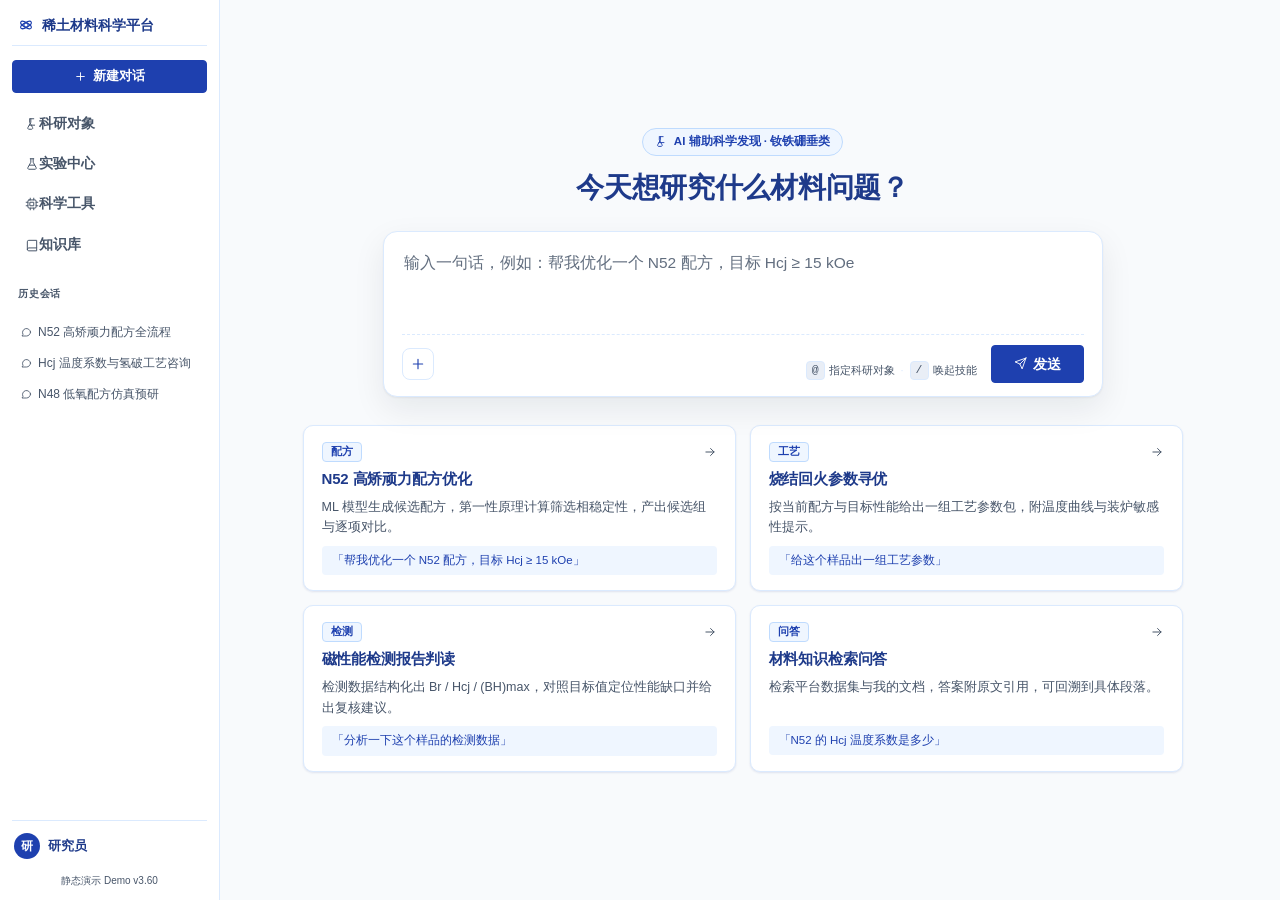
==== batch.html @ c9c25477 "first commit: 稀土材料科学平台静态 Demo v3.60" ====
<!DOCTYPE html>
<html lang="zh-CN">
<head>
  <meta charset="utf-8">
  <meta name="viewport" content="width=1280">
  <meta name="color-scheme" content="light">
  <title>已升级为对话主页（兼容跳转） · 稀土材料科学平台（静态演示 Demo v3.60）</title>
  <link rel="stylesheet" href="assets/style.css?v=3.60">
</head>
<body>
  <!-- v3.0（D-38）：v1.x–v2.0 的独立功能页（任务台 / 批次 360 / 建议单 / 治理 / 假设验证）
       全部收编进「整页对话 + 科研对象」两视图。本页仅作兼容重定向壳：
       透传 q / sample_id / focus / c 到 index.html，旧书签 / 旧外链不断。
       纯内联脚本、无 fetch、无外部依赖；noscript 兜底。 -->
  <div style="max-width:720px;margin:60px auto;padding:0 24px;font-family:-apple-system,'Segoe UI','PingFang SC','Microsoft YaHei',sans-serif;color:#1E3A8A">
    <h1 style="font-size:20px">该页面已收编进「对话主页」</h1>
    <p style="font-size:14px;color:#475569">v3.0 起平台只有两个视图：整页对话（主入口）与科研对象。正在为你跳转…若浏览器未自动跳转，请点击下方链接。</p>
    <p><a id="fallback-link" href="index.html" style="color:#1E40AF">进入对话主页 →</a></p>
  </div>
  <noscript>
    <div style="max-width:720px;margin:12px auto;padding:0 24px;font-family:sans-serif;font-size:13px;color:#B91C1C">
      未启用 JavaScript，无法自动映射旧参数，请直接打开 <a href="index.html">index.html</a>。
    </div>
  </noscript>
  <script>
  (function () {
    'use strict';
    function getParam(k) {
      try {
        var v = new URLSearchParams(window.location.search).get(k);
        return (v === null || v === '') ? '' : v;
      } catch (e) { return ''; }
    }
    var parts = [];
    ['q', 'sample_id', 'focus', 'c'].forEach(function (k) {
      var v = getParam(k);
      if (v) { parts.push(encodeURIComponent(k) + '=' + encodeURIComponent(v)); }
    });
    /* 旧参数中的样品相关提问统一进 ?q= 会话流；其余参数一律丢弃（v3.0 无对应视图） */
    var target = 'index.html' + (parts.length ? '?' + parts.join('&') : '');
    var a = document.getElementById('fallback-link');
    if (a) { a.setAttribute('href', target); }
    window.location.replace(target);
  })();
  </script>
</body>
</html>
---- assets/style.css ----
/* =============================================================================
 * 稀土材料科学平台 · 静态 Demo · 全站样式
 * 视觉基线：产品经理《信息架构与交互梳理 v1.1》第 6 章原文，逐字执行。
 * 浅色 / 工业 B 端工作台 / 信息密度优先 / 无渐变 / 无拟物 / 无营销风。
 * 禁止外部字体 / CDN / 第三方 UI 框架；图标为内联 SVG 或纯 CSS。
 * ========================================================================== */

:root {
  /* 配色 token（第 6.3 节原文，取值未改动） */
  --primary: #1E40AF;
  --on-primary: #FFFFFF;
  --secondary: #3B82F6;
  --accent: #D97706;
  --background: #F8FAFC;
  --foreground: #1E3A8A;
  --card: #FFFFFF;
  --muted: #E9EEF6;
  --muted-fg: #475569;
  --border: #DBEAFE;
  --destructive: #DC2626;

  /* 语义色 */
  --risk: #B91C1C;          /* 风险 / 异常红 */
  --risk-bg: #FEF2F2;
  --risk-bd: #FECACA;
  --amber: #92400E;         /* 待审琥珀 */
  --amber-bg: #FFFBEB;
  --amber-bd: #FDE68A;
  --pass: #0F766E;          /* 通过 / 正常蓝绿 */
  --pass-bg: #F0FDFA;
  --pass-bd: #99F6E4;
  --run: #16A34A;           /* 运行中亮绿（黄总：比深蓝直观——进行中工序/执行中阶段统一用） */
  --run-bg: #F0FDF4;
  --run-bd: #BBF7D0;
  --info: #1E40AF;
  --info-bg: #EFF6FF;
  --info-bd: #BFDBFE;
  --disabled: #64748B;      /* 禁用灰 */
  --disabled-bg: #F1F5F9;
  --disabled-bd: #CBD5E1;

  --radius: 6px;
  --radius-sm: 4px;
  --shadow: 0 1px 2px rgba(30, 58, 138, .07), 0 1px 3px rgba(30, 58, 138, .05);
  --shadow-pop: 0 8px 28px rgba(30, 58, 138, .16);
  --mono: ui-monospace, "SFMono-Regular", Consolas, "Liberation Mono", monospace;
  --sans: -apple-system, BlinkMacSystemFont, "Segoe UI", "PingFang SC", "Microsoft YaHei", sans-serif;
}

* { box-sizing: border-box; }

html, body { margin: 0; padding: 0; }
/* 滚动条槽位常驻（D-47）：tab 切换 / 内容高度变化时内容区宽度不抖动 */
html { scrollbar-gutter: stable; }

body {
  background: var(--background);
  color: var(--foreground);
  font-family: var(--sans);
  font-size: 16px;
  line-height: 1.5;
  min-width: 1240px;             /* 1280 视口含纵向滚动条仍不出横向滚动条 */
  -webkit-font-smoothing: antialiased;
}

h1, h2, h3, h4 { margin: 0; letter-spacing: -0.02em; line-height: 1.25; font-weight: 700; }
h1 { font-size: 22px; }
h2 { font-size: 17px; }
h3 { font-size: 15px; }
p { margin: 0 0 8px; }
a { color: var(--primary); text-decoration: none; }
a:hover { text-decoration: underline; }
ul, ol { margin: 0; padding-left: 18px; }
code, .mono, .num, .value, .kv-v, td.num, th.num { font-family: var(--mono); font-variant-numeric: tabular-nums; }

/* ---------- 焦点环 / 键盘可达 ---------- */
:where(a, button, select, input, textarea, [tabindex]):focus-visible {
  outline: 3px solid var(--secondary);
  outline-offset: 2px;
  border-radius: 3px;
}
button, a, select, [data-action] { cursor: pointer; }
button:disabled, .is-disabled { cursor: not-allowed !important; }

/* ---------- 布局容器 ---------- */
/* width:100% 钉死横向（D-50）：#page-root 是 flex 纵列，item 上 margin:auto 会让宽度回退 fit-content，
   导致切 tab / 搜索过滤时页面宽度随内容抖动；显式 100% 后宽度只由父容器与 max-width 决定 */
.wrap { width: 100%; max-width: 1200px; margin: 0 auto; padding: 0 24px 48px; }
.page-head { display: flex; align-items: flex-start; justify-content: space-between; gap: 16px; margin: 20px 0 14px; }
.page-head .sub { font-size: 13px; color: var(--muted-fg); margin-top: 4px; }

/* ---------- 全局布局：左侧边导航（220px）+ 内容区（无顶栏） ---------- */
.app-shell {
  display: grid;
  grid-template-columns: 220px minmax(0, 1fr);
  grid-template-rows: minmax(0, 1fr);
  grid-template-areas: "side main";
  min-height: 100vh;
  min-width: 1240px;
}
#app-chrome { display: contents; }

/* 侧边导航：浅色、右侧 1px 边框与内容区分隔；内容区滚动时固定（sticky） */
.sidebar {
  grid-area: side;
  position: sticky; top: 0; align-self: start;
  height: 100vh; overflow-y: auto;
  display: flex; flex-direction: column; gap: 12px;
  padding: 14px 12px 12px;
  background: var(--card);
  border-right: 1px solid var(--border);
  z-index: 30;
}
.sb-brand {
  display: flex; align-items: center; gap: 8px;
  font-weight: 700; font-size: 14px; line-height: 1.35; color: var(--foreground);
  padding: 2px 6px 10px; border-bottom: 1px solid var(--border);
}
.sb-brand svg { color: var(--primary); flex: none; }
.sb-nav { display: flex; flex-direction: column; gap: 2px; }
.sb-nav a {
  display: flex; align-items: center;
  padding: 9px 10px; border-radius: var(--radius-sm);
  font-size: 13.5px; font-weight: 600; color: var(--muted-fg);
  border-left: 3px solid transparent; white-space: nowrap;
  transition: background-color .2s ease, color .2s ease, border-color .2s ease, transform .1s ease;
}
.sb-nav a:hover { background: var(--muted); color: var(--foreground); text-decoration: none; }
.sb-nav a.active { background: var(--info-bg); color: var(--primary); border-left-color: var(--primary); }
.sb-nav a:active { transform: scale(.97); }
.sb-nav button {
  display: flex; align-items: center; gap: 8px; width: 100%;
  background: none; border: 0; border-left: 3px solid transparent;
  padding: 9px 10px; border-radius: var(--radius-sm);
  font-size: 13.5px; font-weight: 600; color: var(--muted-fg); cursor: pointer; text-align: left;
  font-family: var(--sans); white-space: nowrap;
}
.sb-nav button:hover { background: var(--muted); color: var(--foreground); }
.sb-foot { border-top: 1px solid var(--border); padding-top: 10px; display: flex; flex-direction: column; gap: 8px; }
.sb-shadow {
  font-size: 11px; font-weight: 700; color: var(--amber);
  background: var(--amber-bg); border: 1px solid var(--amber-bd);
  border-radius: var(--radius-sm); padding: 4px 8px; text-align: center; white-space: nowrap;
}

select.sel {
  font-family: var(--sans); font-size: 12px; color: var(--foreground);
  background: var(--card); border: 1px solid var(--border); border-radius: var(--radius-sm);
  padding: 5px 8px; min-height: 30px;
}
.stage-badge {
  font-size: 12px; font-weight: 700; padding: 5px 9px; border-radius: var(--radius-sm);
  background: var(--info-bg); color: var(--info); border: 1px solid var(--info-bd); white-space: nowrap;
}
.stage-badge.is-s0 { background: var(--disabled-bg); color: var(--disabled); border-color: var(--disabled-bd); }

/* ---------- 卡片 ---------- */
.card { background: var(--card); border: 1px solid var(--border); border-radius: var(--radius); box-shadow: var(--shadow); }
.card-h { display: flex; align-items: center; justify-content: space-between; gap: 10px; padding: 10px 14px; border-bottom: 1px solid var(--border); }
.card-h h2, .card-h h3 { display: flex; align-items: center; gap: 8px; }
.card-h .card-idx { font-family: var(--mono); font-size: 11px; color: var(--on-primary); background: var(--primary); border-radius: 3px; padding: 1px 5px; }
.card-b { padding: 12px 14px; }
.card-b.tight { padding: 8px 14px; }
.card-foot { padding: 8px 14px; border-top: 1px solid var(--border); background: #FCFDFF; border-radius: 0 0 var(--radius) var(--radius); }
.grid { display: grid; gap: 14px; }
.grid.cols-2 { grid-template-columns: repeat(2, minmax(0, 1fr)); }
.grid.cols-3 { grid-template-columns: repeat(3, minmax(0, 1fr)); }
.grid.cols-4 { grid-template-columns: repeat(4, minmax(0, 1fr)); }

/* ---------- 按钮 ---------- */
.btn {
  display: inline-flex; align-items: center; justify-content: center; gap: 6px;
  font-family: var(--sans); font-size: 13px; font-weight: 600;
  padding: 7px 13px; border-radius: var(--radius-sm);
  background: var(--primary); color: var(--on-primary); border: 1px solid var(--primary);
  transition: background-color .2s ease, border-color .2s ease, transform .1s ease, box-shadow .2s ease;
  white-space: nowrap; line-height: 1.3;
}
.btn:hover { background: #1B399E; border-color: #1B399E; text-decoration: none; }
.btn:active { transform: scale(.97); }
.btn.btn-ghost { background: var(--card); color: var(--primary); border-color: var(--border); }
.btn.btn-ghost:hover { background: var(--info-bg); }
.btn.btn-danger { background: var(--destructive); border-color: var(--destructive); color: #fff; }
.btn.btn-danger:hover { background: #B91C1C; border-color: #B91C1C; }
.btn.btn-accent { background: var(--accent); border-color: var(--accent); color: #fff; }
.btn.btn-accent:hover { background: #B45309; border-color: #B45309; }
.btn.btn-sm { font-size: 12px; padding: 4px 9px; }
.btn.btn-block { width: 100%; }
.btn:disabled, .btn.is-disabled {
  background: var(--disabled-bg); color: var(--disabled); border-color: var(--disabled-bd);
  box-shadow: none; transform: none; opacity: 1;
}
.linklike { background: none; border: none; padding: 0; color: var(--primary); font: inherit; font-size: 12px; font-weight: 600; }
.linklike:hover { text-decoration: underline; }
.linklike:active { transform: scale(.97); }

/* ---------- 标签（文字 + 颜色双标识，去色仍可辨认） ---------- */
.tag {
  display: inline-flex; align-items: center; gap: 5px;
  font-size: 11px; font-weight: 700; padding: 2px 8px; border-radius: 3px;
  border: 1px solid transparent; white-space: nowrap; line-height: 1.5;
}
.tag::before { content: ""; width: 6px; height: 6px; border-radius: 50%; background: currentColor; flex: none; }
.tag.t-risk { color: var(--risk); background: var(--risk-bg); border-color: var(--risk-bd); }
.tag.t-amber { color: var(--amber); background: var(--amber-bg); border-color: var(--amber-bd); }
.tag.t-pass { color: var(--pass); background: var(--pass-bg); border-color: var(--pass-bd); }
.tag.t-run { color: var(--run); background: var(--run-bg); border-color: var(--run-bd); }
.tag.t-info { color: var(--info); background: var(--info-bg); border-color: var(--info-bd); }
.tag.t-muted { color: var(--disabled); background: var(--disabled-bg); border-color: var(--disabled-bd); }
.tag.t-lg { font-size: 13px; padding: 5px 12px; }

/* ---------- 注脚：示例数据统一声明 ---------- */
.example-note, .data-note {
  font-size: 11px; line-height: 1.45; color: var(--muted-fg);
  margin-top: 8px; padding-left: 10px; border-left: 2px solid var(--border);
}
.example-note.inline { display: inline-block; margin-top: 0; padding: 1px 6px; border: 1px solid var(--border); border-left: 2px solid var(--accent); border-radius: 2px; background: #FFFDF7; }
.site-foot-note { margin: 22px 0 0; padding: 10px 14px; font-size: 11px; color: var(--muted-fg); background: var(--card); border: 1px dashed var(--border); border-radius: var(--radius); }
.red-note { color: var(--risk); font-weight: 700; font-size: 12px; }

/* ---------- 键值 / 列表 ---------- */
.kv { display: grid; grid-template-columns: auto 1fr; gap: 4px 12px; font-size: 13px; }
.kv dt { color: var(--muted-fg); white-space: nowrap; }
.kv dd { margin: 0; color: var(--foreground); }
.kv .kv-v { font-weight: 600; }
.rowlist { list-style: none; margin: 0; padding: 0; }
.rowlist li { padding: 7px 0; border-bottom: 1px dashed var(--border); font-size: 13px; }
.rowlist li:last-child { border-bottom: none; }
.rowlist .li-top { display: flex; align-items: center; justify-content: space-between; gap: 8px; }
.rowlist .li-sub { font-size: 11px; color: var(--muted-fg); margin-top: 2px; }
a.rowlink { display: block; color: inherit; text-decoration: none; border-radius: var(--radius-sm); transition: background-color .2s ease, transform .1s ease; }
a.rowlink:hover { background: var(--info-bg); text-decoration: none; }
a.rowlink:active { transform: scale(.97); }

/* ---------- 表格 ---------- */
.tbl { width: 100%; border-collapse: collapse; font-size: 12.5px; }
.tbl th, .tbl td { padding: 7px 9px; text-align: left; border-bottom: 1px solid var(--border); vertical-align: top; }
.tbl th { background: var(--muted); color: var(--muted-fg); font-weight: 700; font-size: 11.5px; white-space: nowrap; }
.tbl td.num, .tbl th.num { text-align: right; }
.tbl tr:last-child td { border-bottom: none; }
.tbl tr.hl td { background: #FFFBEB; }
.tbl .cell-note { font-size: 11px; color: var(--muted-fg); }

/* ---------- Tab ---------- */
.tabbar { display: flex; align-items: center; gap: 4px; border-bottom: 1px solid var(--border); margin-bottom: 14px; }
.tabbar .tab {
  padding: 8px 16px; font-size: 13px; font-weight: 600; color: var(--muted-fg);
  background: transparent; border: none; border-bottom: 2px solid transparent;
  transition: color .2s ease, border-color .2s ease, background-color .2s ease, transform .1s ease;
}
.tabbar .tab:hover { color: var(--foreground); background: var(--muted); }
.tabbar .tab.active { color: var(--primary); border-bottom-color: var(--primary); }
.tabbar .tab:active { transform: scale(.97); }
.tabbar .tab-spacer { flex: 1; }

/* ---------- 空 / 错误 / 加载 三态 ---------- */
.state-box { padding: 22px 16px; text-align: center; border: 1px dashed var(--border); border-radius: var(--radius-sm); background: #FCFDFF; }
.state-box .st-title { font-size: 13px; font-weight: 700; color: var(--muted-fg); }
.state-box .st-desc { font-size: 12px; color: var(--muted-fg); margin-top: 4px; }
.state-box.is-error { border-color: var(--risk-bd); background: var(--risk-bg); }
.state-box.is-error .st-title, .state-box.is-error .st-desc { color: var(--risk); }
.state-box.is-loading { border-color: var(--info-bd); background: var(--info-bg); }
.skeleton { height: 10px; border-radius: 3px; background: linear-gradient(90deg, var(--muted), #F4F7FC, var(--muted)); margin: 8px 0; }
@keyframes sk { 0% { opacity: .55; } 100% { opacity: 1; } }
.state-box.is-loading .skeleton { animation: sk .28s ease alternate 2; }

/* ---------- 状态流转条（单向，不回跳） ---------- */
.flowbar { display: flex; align-items: stretch; gap: 0; flex-wrap: wrap; }
.flowbar .fnode {
  display: flex; flex-direction: column; gap: 2px; min-width: 92px;
  padding: 7px 12px; border: 1px solid var(--border); background: var(--card);
  font-size: 11px; position: relative;
}
.flowbar .fnode:first-child { border-radius: var(--radius-sm) 0 0 var(--radius-sm); }
.flowbar .fnode:last-child { border-radius: 0 var(--radius-sm) var(--radius-sm) 0; }
.flowbar .fnode + .fnode { border-left: none; }
.flowbar .fnode .fname { font-family: var(--mono); font-weight: 700; font-size: 12px; color: var(--muted-fg); }
.flowbar .fnode .fts { font-family: var(--mono); font-size: 10px; color: var(--muted-fg); }
.flowbar .fnode .fnote { font-size: 10px; color: var(--muted-fg); max-width: 150px; }
.flowbar .fnode.done { background: var(--info-bg); }
.flowbar .fnode.done .fname { color: var(--primary); }
.flowbar .fnode.current { background: var(--primary); border-color: var(--primary); }
.flowbar .fnode.current .fname, .flowbar .fnode.current .fts, .flowbar .fnode.current .fnote { color: var(--on-primary); }
.flowbar .fnode.rejected { background: var(--risk-bg); }
.flowbar .fnode.rejected .fname { color: var(--risk); }
.flowbar .fnode.expired { background: var(--amber-bg); }
.flowbar .fnode.expired .fname { color: var(--amber); }
.flowbar .fnode.verified { background: var(--pass-bg); }
.flowbar .fnode.verified .fname { color: var(--pass); }

/* ---------- 提示条 / 告警 ---------- */
.callout { padding: 10px 12px; border-radius: var(--radius-sm); border: 1px solid var(--border); background: var(--info-bg); font-size: 12.5px; }
.callout.is-warn { background: var(--amber-bg); border-color: var(--amber-bd); color: var(--amber); }
.callout.is-risk { background: var(--risk-bg); border-color: var(--risk-bd); color: var(--risk); }
.callout.is-pass { background: var(--pass-bg); border-color: var(--pass-bd); color: var(--pass); }
.callout .co-title { font-weight: 700; margin-bottom: 3px; }
.callout .co-desc { color: var(--muted-fg); font-size: 12px; }
.callout.is-warn .co-desc, .callout.is-risk .co-desc { color: inherit; opacity: .9; }

/* ---------- 演示路线提示条（D-17，工业风小卡，非 banner） ---------- */
.demo-route { margin: 14px 0 0; border: 1px solid var(--border); border-left: 3px solid var(--secondary); border-radius: var(--radius-sm); background: var(--card); box-shadow: var(--shadow); }
.demo-route .dr-head { display: flex; align-items: center; justify-content: space-between; gap: 10px; padding: 8px 12px; border-bottom: 1px dashed var(--border); }
.demo-route .dr-head strong { font-size: 12.5px; }
.demo-route .dr-head .dr-label { font-size: 10px; color: var(--muted-fg); border: 1px solid var(--border); padding: 1px 6px; border-radius: 3px; }
.demo-route .dr-steps { display: flex; flex-wrap: wrap; gap: 6px; padding: 10px 12px 12px; }
.demo-route .dr-step {
  display: flex; align-items: center; gap: 6px; font-size: 12px; color: var(--foreground);
  padding: 5px 9px; border: 1px solid var(--border); border-radius: var(--radius-sm); background: #FCFDFF;
  transition: background-color .2s ease, border-color .2s ease, transform .1s ease;
}
.demo-route .dr-step:hover { background: var(--info-bg); border-color: var(--info-bd); text-decoration: none; }
.demo-route .dr-step:active { transform: scale(.97); }
.demo-route .dr-step .dr-n { font-family: var(--mono); font-size: 10px; font-weight: 700; color: var(--on-primary); background: var(--secondary); width: 16px; height: 16px; border-radius: 50%; display: inline-flex; align-items: center; justify-content: center; flex: none; }
.demo-route .dr-arrow { color: var(--muted-fg); font-size: 12px; align-self: center; }

/* ---------- 谱系树 ---------- */
.tree { list-style: none; margin: 0; padding: 0; font-size: 12.5px; }
.tree .tnode { border: 1px solid var(--border); border-radius: var(--radius-sm); padding: 7px 10px; margin-bottom: 6px; background: #FCFDFF; }
.tree .tnode .tn-top { display: flex; align-items: center; gap: 8px; }
.tree .tnode .tn-type { font-size: 10px; font-weight: 700; padding: 1px 6px; border-radius: 3px; background: var(--info-bg); color: var(--info); border: 1px solid var(--info-bd); }
.tree .tnode.broken { border-color: var(--risk-bd); background: var(--risk-bg); }
.tree .tnode.broken .tn-type { background: var(--risk-bg); color: var(--risk); border-color: var(--risk-bd); }
.tree .tnode .tn-note { font-size: 11px; color: var(--muted-fg); margin-top: 3px; }
.tree .tnode .tn-ref { font-family: var(--mono); font-size: 11px; color: var(--muted-fg); }

/* ---------- 参数快照 / 曲线 ---------- */
.snap { border: 1px solid var(--border); border-radius: var(--radius-sm); margin-bottom: 8px; overflow: hidden; }
.snap .snap-h { display: flex; align-items: center; justify-content: space-between; padding: 7px 10px; background: var(--muted); font-size: 12.5px; }
.snap .snap-h .snap-stage { font-weight: 700; }
.snap .snap-h .snap-ts { font-family: var(--mono); font-size: 11px; color: var(--muted-fg); }
.snap .snap-b { padding: 8px 10px; }
.snap .params { display: grid; grid-template-columns: repeat(4, minmax(0, 1fr)); gap: 8px; }
.snap .param { border: 1px solid var(--border); border-radius: 3px; padding: 5px 8px; background: #FCFDFF; }
.snap .param .pn { font-size: 11px; color: var(--muted-fg); }
.snap .param .pv { font-family: var(--mono); font-size: 14px; font-weight: 700; }
.snap .param .pu { font-size: 10px; color: var(--muted-fg); }
.snap.is-hl { border-color: var(--accent); box-shadow: 0 0 0 2px var(--amber-bd); }
.chartbox { border: 1px solid var(--border); border-radius: var(--radius-sm); background: #FCFDFF; padding: 10px; }
.chartbox svg { display: block; width: 100%; height: auto; }
.chart-legend { display: flex; gap: 16px; font-size: 11px; color: var(--muted-fg); margin-top: 6px; }
.chart-legend .lg { display: inline-flex; align-items: center; gap: 5px; }
.chart-legend .swatch { width: 14px; height: 3px; border-radius: 2px; }

/* 分组分布对比（纯 SVG 点阵 / 柱状） */
.dist-row { display: grid; grid-template-columns: 150px 1fr 90px; gap: 10px; align-items: center; padding: 9px 0; border-bottom: 1px dashed var(--border); }
.dist-row:last-child { border-bottom: none; }
.dist-row .dr-label { font-size: 12px; font-weight: 600; }
.dist-row .dr-sub { font-size: 10px; color: var(--muted-fg); }
.dist-row .dr-n { font-family: var(--mono); font-size: 12px; text-align: right; color: var(--muted-fg); }

/* ---------- 归因卡片 / 结构化数值卡片 ---------- */
.factor-card { border: 1px solid var(--border); border-radius: var(--radius-sm); padding: 10px; margin-bottom: 9px; background: #FCFDFF; }
.factor-card .fc-top { display: flex; align-items: center; justify-content: space-between; gap: 8px; }
.factor-card .fc-name { font-size: 13px; font-weight: 700; }
.factor-card .fc-contrib { font-family: var(--mono); font-size: 12px; color: var(--primary); }
.factor-card .fc-bar { height: 5px; background: var(--muted); border-radius: 3px; margin: 7px 0; overflow: hidden; }
.factor-card .fc-bar > span { display: block; height: 100%; background: var(--secondary); }
.factor-card .fc-ev { font-size: 11px; color: var(--muted-fg); }
.factor-card .fc-ev li { margin-bottom: 2px; }
.factor-card .fc-check { font-size: 11px; color: var(--muted-fg); margin-top: 5px; }
.factor-card .fc-actions { margin-top: 8px; display: flex; align-items: center; gap: 8px; }
.source-chip { font-size: 10px; font-family: var(--mono); color: var(--muted-fg); background: var(--muted); border: 1px solid var(--border); border-radius: 3px; padding: 1px 6px; }

/* ---------- 伴随式上下文助手 ---------- */
.assistant { border: 1px solid var(--border); border-radius: var(--radius); background: var(--card); box-shadow: var(--shadow); }
.assistant .as-h { display: flex; align-items: center; justify-content: space-between; gap: 8px; padding: 9px 12px; border-bottom: 1px solid var(--border); }
.assistant .as-ctx { padding: 8px 12px; background: var(--info-bg); border-bottom: 1px solid var(--border); font-size: 11px; color: var(--muted-fg); }
.assistant .as-ctx .chip { display: inline-block; font-family: var(--mono); color: var(--foreground); background: var(--card); border: 1px solid var(--border); border-radius: 3px; padding: 1px 5px; margin: 0 3px 3px 0; }
.assistant .as-b { padding: 10px 12px; }
.assistant .as-q { font-size: 12px; color: var(--muted-fg); font-style: normal; border-left: 2px solid var(--border); padding-left: 8px; margin-bottom: 9px; }
.assistant .as-answer { border: 1px solid var(--border); border-radius: var(--radius-sm); padding: 9px; background: #FCFDFF; margin-bottom: 9px; }
.assistant .as-answer .aa-h { font-size: 11px; font-weight: 700; color: var(--muted-fg); margin-bottom: 5px; }
.assistant .as-answer .aa-item { font-size: 12px; padding: 5px 0; border-bottom: 1px dashed var(--border); }
.assistant .as-answer .aa-item:last-child { border-bottom: none; }
.assistant .as-answer .aa-ev { font-size: 10.5px; color: var(--muted-fg); }
.assistant .as-numcard { border: 1px solid var(--info-bd); background: var(--info-bg); border-radius: var(--radius-sm); padding: 8px; margin-bottom: 8px; }
.assistant .as-numcard .anc-h { display: flex; justify-content: space-between; font-size: 10.5px; color: var(--info); font-weight: 700; margin-bottom: 5px; }
.assistant .as-numcard table { width: 100%; border-collapse: collapse; font-size: 11.5px; }
.assistant .as-numcard td { padding: 2px 4px; border-bottom: 1px solid var(--info-bd); }
.assistant .as-numcard td.num { text-align: right; font-family: var(--mono); }
.assistant .as-refuse { border: 1px solid var(--risk-bd); background: var(--risk-bg); border-radius: var(--radius-sm); padding: 9px; }
.assistant .as-meta { font-size: 10.5px; color: var(--muted-fg); border-top: 1px dashed var(--border); padding-top: 7px; margin-top: 4px; }
.assistant .as-actions { display: flex; flex-wrap: wrap; gap: 6px; padding: 9px 12px; border-top: 1px solid var(--border); }
.assistant.collapsed .as-b, .assistant.collapsed .as-ctx, .assistant.collapsed .as-actions { display: none; }

/* ---------- 三态结论卡 ---------- */
.verdict-card { border: 1px solid var(--border); border-left: 4px solid var(--disabled); border-radius: var(--radius-sm); padding: 12px 14px; background: #FCFDFF; }
.verdict-card.v-supported { border-left-color: var(--pass); background: var(--pass-bg); }
.verdict-card.v-refuted { border-left-color: var(--risk); background: var(--risk-bg); }
.verdict-card.v-insufficient { border-left-color: var(--accent); background: var(--amber-bg); }
.verdict-card .vc-top { display: flex; align-items: center; gap: 10px; margin-bottom: 6px; }
.verdict-card .vc-top h3 { font-size: 16px; }
.verdict-card .vc-text { font-size: 12.5px; color: var(--foreground); }
.verdict-card .vc-notice { margin-top: 9px; font-size: 12px; font-weight: 700; color: var(--foreground); border-top: 1px dashed var(--border); padding-top: 7px; }

/* ---------- toast 即时反馈 ---------- */
.toast {
  position: fixed; right: 24px; bottom: 24px; z-index: 90;
  background: var(--foreground); color: #fff; font-size: 13px; font-weight: 600;
  padding: 10px 15px; border-radius: var(--radius-sm); box-shadow: var(--shadow-pop);
  opacity: 0; transform: translateY(8px); transition: opacity .2s ease, transform .2s ease;
  max-width: 460px;
}
.toast.show { opacity: 1; transform: translateY(0); }

/* ---------- 通用小组件 ---------- */
.sep { height: 1px; background: var(--border); margin: 10px 0; }
.muted { color: var(--muted-fg); }
.small { font-size: 12px; }
.tiny { font-size: 11px; }
.b { font-weight: 700; }
.flex { display: flex; align-items: center; gap: 8px; }
.flex-wrap { flex-wrap: wrap; }
.between { justify-content: space-between; }
.mt6 { margin-top: 6px; } .mt10 { margin-top: 10px; } .mt14 { margin-top: 14px; }
.mb6 { margin-bottom: 6px; } .mb10 { margin-bottom: 10px; }
.nowrap { white-space: nowrap; }
.hl-box { outline: 2px solid var(--accent); outline-offset: 2px; border-radius: var(--radius); }
.big-num { font-family: var(--mono); font-size: 34px; font-weight: 700; letter-spacing: -0.03em; color: var(--primary); line-height: 1.1; }
.metric-tile { border: 1px solid var(--border); border-radius: var(--radius-sm); padding: 10px 12px; background: #FCFDFF; }
.metric-tile .mt-k { font-size: 11.5px; color: var(--muted-fg); }
.metric-tile .mt-v { font-family: var(--mono); font-size: 20px; font-weight: 700; margin: 3px 0; }
.metric-tile .mt-d { font-size: 10.5px; color: var(--muted-fg); line-height: 1.4; }
.metric-tile.trend-up .mt-v { color: var(--pass); }
.metric-tile.trend-down .mt-v { color: var(--risk); }
.triple { display: grid; grid-template-columns: repeat(3, minmax(0, 1fr)); gap: 10px; }
.triple .tr-cell { border: 1px solid var(--border); border-radius: var(--radius-sm); padding: 10px; background: #FCFDFF; text-align: center; }
.triple .tr-cell .tr-k { font-size: 11px; color: var(--muted-fg); }
.triple .tr-cell .tr-v { font-family: var(--mono); font-size: 20px; font-weight: 700; margin-top: 3px; }
.triple .tr-cell.is-true { border-color: var(--pass-bd); background: var(--pass-bg); }

/* ---------- v1.2 · 全局命令栏 / AI 任务卡 / 折叠区 / 双工作台 / 数据角标 ---------- */
.cmdbar { display: flex; align-items: center; gap: 6px; }
.cmd-input {
  width: 300px; max-width: 34vw; height: 30px; padding: 0 10px;
  font-size: 12.5px; color: var(--foreground); background: var(--card);
  border: 1px solid var(--border); border-radius: var(--radius-sm); outline: none;
  transition: border-color .15s ease, box-shadow .15s ease;
}
.cmd-input:focus { border-color: var(--primary); box-shadow: 0 0 0 2px rgba(30, 64, 175, .12); }
.cmd-input::placeholder { color: var(--muted-fg); opacity: .85; }
.task-cmdbar { max-width: 760px; }
.task-cmdbar .cmd-input { flex: 1; width: auto; max-width: none; }

/* 数据卡角标（验收 #7）：短标注 + title 完整声明；全站完整声明只保留页脚 1 处 */
.data-badge {
  display: inline-block; font-size: 10px; color: var(--muted-fg); white-space: nowrap;
  background: #FFFDF7; border: 1px solid var(--border); border-left: 2px solid var(--accent);
  border-radius: 2px; padding: 0 5px; margin-top: 6px; cursor: help;
}

/* 今日焦点 · 唯一主卡（验收 #1） */
.focus-card { border-color: var(--primary); box-shadow: 0 2px 10px rgba(30, 64, 175, .10); }
.focus-card .fc-line { font-size: 16px; font-weight: 700; color: var(--foreground); letter-spacing: -0.01em; }
.focus-card .fc-line code { font-size: 15px; }
.focus-card .fc-desc { font-size: 13.5px; color: var(--muted-fg); line-height: 1.6; margin: 8px 0 12px; max-width: 62em; }

.workbench-tabs .tab svg { vertical-align: -2px; margin-right: 2px; }

/* 结构化任务卡（FR-13-5）：字段表呈现，零工艺数值 */
.task-card { border-color: var(--primary); }
.tc-table td:first-child { width: 200px; color: var(--muted-fg); white-space: nowrap; }
.tc-table td:last-child { color: var(--foreground); }
.plan-list { margin: 0; padding-left: 18px; font-size: 12.5px; }
.plan-list li { margin: 2px 0; }
.ref-list { margin: 0; padding-left: 16px; }

/* 演示设置抽屉 · 导览与分支列表 */
.scene-list { list-style: none; margin: 0; padding: 0; }
.scene-list li { padding: 7px 0; border-bottom: 1px dashed var(--border); font-size: 12.5px; }
.scene-list li:last-child { border-bottom: none; }

/* ---------- v1.5 · 顶栏「可追溯率」治理入口（D-33） ---------- */


/* ---------- v1.5 · AI 任务台对话式会话流（D-34，复用既有 token，不动视觉基线） ---------- */
.chat-shell .card-h h2 { margin-right: auto; }
.chat-flow {
  display: flex; flex-direction: column; gap: 12px;
  max-height: 560px; overflow-y: auto;
  padding: 10px; border: 1px solid var(--border); border-radius: var(--radius-sm); background: #FCFDFF;
}
/* v3.33（黄总 2026-11-17）：撤角色标签后把消息间隔补回真正承载消息的容器上——
 * .chat-flow 的 gap 只作用于其唯一子元素 .chat-col（原 block），从未作用到消息之间；
 * 原先的视觉间隔实际由每条消息顶部 .chat-role 标签（15px 高 + 3px 下边距 = 18px）撑出，
 * 标签撤掉后消息紧贴。此处显式设 18px，完整保留原有布局节奏。 */
.chat-flow .chat-col { display: flex; flex-direction: column; gap: 18px; }
.chat-msg { display: flex; flex-direction: column; }
.chat-msg.is-user { align-items: flex-end; }
.chat-msg.is-ai { align-items: stretch; }
/* v3.33：角色标签「我 / AI」撤下——用户气泡右对齐、AI 回答通栏，靠位置区分即可 */
.chat-bubble-user {
  background: var(--primary); color: var(--on-primary);
  font-size: 13px; line-height: 1.5; padding: 8px 12px;
  border-radius: 10px 10px 2px 10px; max-width: 72%;
  box-shadow: var(--shadow); word-break: break-word;
}
.chat-card { width: 100%; }
.chat-card.task-card { border-color: var(--primary); }
.chat-chips { display: flex; flex-wrap: wrap; gap: 6px; }
.chat-chip {
  font-family: var(--sans); font-size: 12px; font-weight: 600; color: var(--primary);
  background: var(--card); border: 1px solid var(--border); border-radius: 14px;
  padding: 4px 11px; line-height: 1.4;
  transition: background-color .2s ease, border-color .2s ease, transform .1s ease;
}
.chat-chip:hover { background: var(--info-bg); border-color: var(--info-bd); }
.chat-chip:active { transform: scale(.97); }

/* ---------- 动效降级 ---------- */
@media (prefers-reduced-motion: reduce) {
  *, *::before, *::after { animation-duration: .01ms !important; transition-duration: .12s !important; }
  .btn:active, a.rowlink:active, .sb-nav a:active, .tabbar .tab:active, .demo-route .dr-step:active { transform: none !important; }
  .toast { transform: none !important; }
}

/* ---------- v1.6 · 主对话唯一入口（D-35） ---------- */
/* 首屏主对话：会话区高度收敛以保证「今日焦点」主卡留在首屏；输入行放大为唯一主输入 */
.chat-home .chat-flow { max-height: 330px; }
.chat-home .task-cmdbar { max-width: none; }
.chat-home .cmd-input { height: 38px; font-size: 13.5px; }
.chat-home .chat-shell { border-color: var(--primary); box-shadow: 0 2px 10px rgba(30, 64, 175, .08); }

/* 结果导览卡：一句话 + 状态与名称（零工艺数值） */
.result-card { border-color: var(--info-bd); }
.result-card .res-lead { font-size: 13.5px; font-weight: 600; color: var(--foreground); margin-bottom: 10px; }
.res-kv { margin-bottom: 0; }
.result-card .btn svg { vertical-align: -2px; margin-right: 4px; }

/* 任务详情折叠：QA 验收字段默认收起，不占主对话首屏信息密度 */
.task-detail { border-top: 1px dashed var(--border); padding-top: 8px; }
.task-detail > summary {
  cursor: pointer; font-size: 12px; font-weight: 600; color: var(--muted-fg);
  list-style: none; user-select: none;
}
.task-detail > summary::-webkit-details-marker { display: none; }
.task-detail > summary::before { content: '▸ '; }
.task-detail[open] > summary::before { content: '▾ '; }
.task-detail[open] > summary { margin-bottom: 10px; color: var(--primary); }
.task-card.is-compact { border-color: var(--border); box-shadow: none; }

/* ==========================================================================
 * v3.0 · D-38：AI 科学发现科研平台 —— 对话即页面
 * 唯一左侧边栏（220px：品牌 + 新建对话 + 导航 + 历史会话 + 账户区）；
 * 内容列 = 整页对话（hero 空态 / 会话流 / 底部输入条）；无顶栏。
 * ========================================================================== */
#page-root { grid-area: main; min-width: 0; display: flex; flex-direction: column; }

/* 侧边栏品牌为链接：保持无下划线 */
a.sb-brand:hover { text-decoration: none; color: var(--primary); }
.sb-new { width: 100%; justify-content: center; margin-top: 2px; }
.sb-sec {
  font-size: 10px; font-weight: 700; letter-spacing: .08em; color: var(--muted-fg);
  padding: 10px 6px 4px; text-transform: uppercase;
}
.sess-list { display: flex; flex-direction: column; gap: 1px; flex: 1; min-height: 0; overflow-y: auto; }
.sess-item {
  display: flex; align-items: center; gap: 6px; padding: 6px 8px;
  border-radius: var(--radius-sm); font-size: 12px; color: var(--muted-fg); min-width: 0;
}
.sess-item:hover { background: var(--muted); color: var(--foreground); text-decoration: none; }
.sess-item.active { background: var(--info-bg); color: var(--primary); }
.sess-item .sess-t { flex: 1; min-width: 0; overflow: hidden; text-overflow: ellipsis; white-space: nowrap; }
/* v3.58：历史会话条目不显示时间（黄总指令）——.sess-d 已移除 */
.sess-empty { font-size: 11px; color: var(--muted-fg); padding: 4px 8px 8px; }
.sb-tool {
  display: flex; align-items: center; gap: 7px; width: 100%;
  background: none; border: 0; padding: 7px 8px; border-radius: var(--radius-sm);
  font-size: 12px; font-weight: 600; color: var(--muted-fg); cursor: pointer; text-align: left;
}
.sb-tool:hover { background: var(--muted); color: var(--foreground); }
.sb-ver { font-size: 10px; color: var(--muted-fg); text-align: center; white-space: nowrap; }

/* 侧边栏底部账户区：头像 + 名称 */
.sb-account { display: flex; align-items: center; gap: 8px; padding: 2px 2px 6px; }
.sb-avatar {
  flex: none; width: 26px; height: 26px; border-radius: 50%;
  background: var(--primary); color: #fff; font-size: 12px; font-weight: 700;
  display: inline-flex; align-items: center; justify-content: center;
}
.sb-acc-name { flex: 1; min-width: 0; font-size: 12.5px; font-weight: 600; color: var(--foreground); overflow: hidden; text-overflow: ellipsis; white-space: nowrap; }

/* 整页对话：会话流滚动 + 底部输入条固定；页面本身不滚（高度钉死视口） */
.chat-page { display: flex; flex-direction: column; height: 100vh; min-height: 480px; }
.chat-col { width: 100%; max-width: 860px; margin: 0 auto; }
.chat-page .chat-flow {
  flex: 1; min-height: 0; overflow-y: auto;
  max-height: none; border: 0; border-radius: 0; background: transparent;
  padding: 26px 24px 18px; gap: 14px;
}
/* v3.60（黄总 2026-11-18）：输入条去底色/模糊/顶部分隔线——透明，直接露出页面底色 */
.composer { flex: none; }
.composer .chat-col { padding: 12px 24px 14px; }

/* ---------- 输入盒（v3.5）：多行输入区 + 盒内工具行（样品 / 技能选择器居左，发送居右） ---------- */
.cmdbox {
  position: relative;
  background: var(--card); border: 1px solid var(--border); border-radius: 12px;
  box-shadow: var(--shadow); padding: 12px 14px 10px;
  transition: border-color .15s ease, box-shadow .15s ease;
}
.cmdbox:focus-within { border-color: var(--primary); box-shadow: 0 0 0 3px rgba(30, 64, 175, .10); }
.cmdbox .cmd-input {
  display: block; width: 100%; max-width: none; min-height: 68px; max-height: 180px;
  overflow-y: auto; padding: 2px 2px 8px; border: 0; border-radius: 0; background: transparent;
  font-size: 14px; line-height: 1.65; outline: none;
  text-align: left; /* contenteditable 会继承 .hero 的 text-align:center，须显式归左 */
}
.cmdbox .cmd-input:focus { border: 0; box-shadow: none; }
/* contenteditable 占位（data-ph 属性驱动，空内容时显示） */
.cmdbox .cmd-input:empty::before {
  content: attr(data-ph); color: var(--muted-fg); opacity: .85; pointer-events: none;
}
/* v3.52：挂载原子块（contenteditable=false 的整体——不可中间插入、一删全删） */
.mention-block {
  display: inline-block; padding: 0 7px; margin: 0 1px;
  background: var(--info-bg); border: 1px solid var(--info-bd); border-radius: 5px;
  color: var(--primary); font-weight: 600; font-size: 13px; line-height: 1.5;
  cursor: default; user-select: none; white-space: nowrap;
}
.cmd-tools { display: flex; align-items: center; gap: 10px; border-top: 1px dashed var(--border); padding-top: 10px; }
.cmd-spacer { flex: 1; }
.cmd-send { padding: 8px 18px; }

/* 辅助文本：@ 指定科研对象 · / 唤起技能（不可点击的样式固定辅导内容，放在发送按钮旁、与按钮底对齐） */
.at-hints {
  display: inline-flex; align-items: center; gap: 2px; flex: none;
  align-self: flex-end;
  font-size: 11px; color: var(--muted-fg); white-space: nowrap;
}
.at-hint { display: inline-flex; align-items: center; gap: 4px; padding: 3px 4px; }
/* @ / / 用普通灰色代码块（弱化、不抢发送按钮视觉） */
.at-hint b {
  font-family: var(--mono); font-size: 11.5px; font-weight: 500; color: var(--muted-fg);
  background: var(--muted); border: 1px solid var(--border);
  border-radius: 4px; padding: 1px 5px; line-height: 1.3;
}
.at-hint-sep { color: var(--border); }

/* ---------- 输入盒「+」挂载菜单（v3.43）：一级四类 + 并列二级条目（均仅名称）/ 已挂载 chips ---------- */
.attach-wrap { position: relative; flex: none; }
.attach-btn {
  width: 32px; height: 32px; display: inline-flex; align-items: center; justify-content: center;
  background: var(--card); color: var(--primary); border: 1px solid var(--border);
  border-radius: 8px; cursor: pointer;
  transition: background-color .15s ease, border-color .15s ease, transform .1s ease;
}
.attach-btn:hover { background: var(--info-bg); border-color: var(--info-bd); }
.attach-btn:active { transform: scale(.94); }
.attach-btn[aria-expanded="true"] { background: var(--primary); color: var(--on-primary); border-color: var(--primary); }
.attach-menu, .attach-submenu {
  position: absolute; bottom: calc(100% + 8px); z-index: 60;
  display: flex; flex-direction: column;
  background: var(--card); border: 1px solid var(--border); border-radius: 9px;
  box-shadow: var(--shadow-pop); overflow: hidden;
}
.attach-menu { left: 0; width: 148px; max-height: 300px; }
/* 二级相对 .attach-wrap（宽 32px）定位：一级宽 148 + 间隔 6 → left 154px */
.attach-submenu { left: 154px; width: 176px; max-height: 340px; }
/* v3.49：输入触发的跟随光标卡片（定位由 JS 内联 top/left 驱动，仅二级条目） */
.attach-caret { z-index: 70; }
.chat-page.is-empty .attach-menu, .chat-page.is-empty .attach-submenu { bottom: auto; top: calc(100% + 8px); }
.at-list { flex: 1; min-height: 0; overflow-y: auto; padding: 0; }
/* 选项以横线分隔的紧凑行（无圆角卡片、行高更矮） */
.at-item, .at-opt {
  display: flex; width: 100%; text-align: left; font-family: var(--sans); cursor: pointer;
  background: none; border: 0; border-bottom: 1px solid var(--border); border-radius: 0;
  transition: background-color .15s ease;
}
.at-item:last-child, .at-opt:last-child { border-bottom: 0; }
.at-item { align-items: center; gap: 8px; padding: 6px 10px; }
.at-item:hover, .at-opt:hover { background: var(--info-bg); }
.at-item.is-on { background: var(--info-bg); }
/* 三个科学工具（技能/工具/SCP）与科研对象之间的分组间隔 */
.at-gap-line { height: 7px; background: var(--muted); border-bottom: 1px solid var(--border); }
.at-i-ico {
  flex: none; width: 24px; height: 24px; border-radius: 6px;
  background: var(--card); color: var(--primary); border: 1px solid var(--info-bd);
  display: inline-flex; align-items: center; justify-content: center;
}
.at-item.is-on .at-i-ico { background: var(--primary); color: var(--on-primary); }
.at-i-name { flex: 1; min-width: 0; font-size: 12px; font-weight: 700; color: var(--foreground); white-space: nowrap; }
.at-i-go { flex: none; color: var(--muted-fg); }
.at-opt { align-items: center; gap: 6px; padding: 6px 10px; }
.at-opt.is-on { background: var(--pass-bg); }
.at-o-name { flex: 1; min-width: 0; font-size: 12px; color: var(--foreground); overflow: hidden; text-overflow: ellipsis; white-space: nowrap; }
.at-opt.is-on .at-o-name { font-weight: 700; }
.at-o-ok { flex: none; color: var(--pass); display: inline-flex; }
/* v3.52：工具行挂载 chips 已撤下（块即上下文，挂在输入框里）；.at-chips/.at-chip 样式移除 */

/* 空态输入盒（is-hero）：放大为视觉主角；会话态（is-dock）维持吸底样式 */
.composer.is-hero { border-top: 0; background: none; backdrop-filter: none; -webkit-backdrop-filter: none; width: 100%; margin-top: 26px; }
.composer.is-hero .chat-col { padding: 0; max-width: 720px; }
.composer.is-hero .cmdbox {
  padding: 16px 18px 13px; border-radius: 14px;
  box-shadow: 0 1px 2px rgba(15, 23, 42, .05), 0 12px 32px rgba(15, 23, 42, .08);
}
.composer.is-hero .cmd-input { font-size: 15.5px; min-height: 86px; }
.composer.is-hero .cmd-send { padding: 9px 22px; font-size: 14px; }

/* hero 空态：整页垂直居中，徽标 + 主问句 + 居中大输入盒（唯一入口）+ 案例卡片网格 */
.chat-page.is-empty { align-items: center; justify-content: center; padding: 24px; }
.hero { text-align: center; width: 100%; max-width: 880px; }
.hero-badge {
  display: inline-flex; align-items: center; gap: 6px;
  font-size: 11.5px; font-weight: 700; color: var(--primary);
  background: var(--info-bg); border: 1px solid var(--info-bd); border-radius: 999px; padding: 4px 12px;
}
.hero-title { font-size: 28px; font-weight: 800; color: var(--foreground); margin: 14px 0 2px; letter-spacing: -0.01em; }

/* 案例卡片（v3.5）：2×2 网格，类别 tag + 标题 + 简述 + 演示问句，整卡可点 */
.case-grid { display: grid; grid-template-columns: repeat(2, minmax(0, 1fr)); gap: 14px; margin: 28px auto 0; width: 100%; }
.case-card {
  display: flex; flex-direction: column; align-items: stretch; gap: 8px;
  text-align: left; font-family: var(--sans); cursor: pointer;
  background: var(--card); border: 1px solid var(--border); border-radius: 10px;
  padding: 16px 18px 15px; box-shadow: var(--shadow);
  transition: border-color .18s ease, box-shadow .18s ease, transform .18s ease;
}
.case-card:hover { border-color: var(--primary); box-shadow: var(--shadow-pop); transform: translateY(-2px); }
.case-card:active { transform: translateY(0) scale(.99); }
.case-top { display: flex; align-items: center; justify-content: space-between; gap: 8px; }
.case-tag {
  font-size: 10.5px; font-weight: 700; color: var(--primary);
  background: var(--info-bg); border: 1px solid var(--info-bd); border-radius: 4px; padding: 2px 8px;
}
.case-go { color: var(--muted-fg); display: inline-flex; transition: color .18s ease, transform .18s ease; }
.case-card:hover .case-go { color: var(--primary); transform: translateX(2px); }
.case-title { font-size: 15px; font-weight: 700; color: var(--foreground); letter-spacing: -0.01em; }
.case-desc { font-size: 12.5px; color: var(--muted-fg); line-height: 1.65; min-height: 41px; }
.case-q { font-size: 11.5px; color: var(--primary); background: var(--info-bg); border-radius: var(--radius-sm); padding: 6px 10px; line-height: 1.5; }

/* 会话内卡片：任务确认卡 / 结果卡 / 留痕回执 */
.chat-msg { max-width: 100%; }
.chat-card { width: 100%; }
.task-card { border-color: var(--primary); }
.plan-list { list-style: none; margin: 0 0 8px; padding: 0; }
.plan-list li { display: flex; align-items: baseline; gap: 8px; font-size: 12.5px; color: var(--foreground); padding: 3px 0; }
.plan-list .pl-n {
  flex: none; font-family: var(--mono); font-size: 10px; font-weight: 700; color: var(--on-primary);
  background: var(--primary); border-radius: 50%; width: 16px; height: 16px;
  display: inline-flex; align-items: center; justify-content: center;
}
.plan-list li.done { color: var(--muted-fg); }
.plan-list li.done .pl-n { background: var(--pass); color: #fff; }
.tc-meta { display: flex; flex-wrap: wrap; gap: 6px 16px; font-size: 11px; color: var(--muted-fg); margin: 4px 0 10px; }
.tc-meta code { font-size: 10.5px; }
.tc-actions { margin-top: 10px; display: flex; gap: 8px; }
.res-lead { font-size: 13px; font-weight: 600; color: var(--foreground); line-height: 1.6; margin-bottom: 10px; }
.res-rows { display: flex; flex-direction: column; }
.res-actions { margin-top: 12px; }
.result-row .rr-k { flex: none; min-width: 92px; font-size: 11.5px; color: var(--muted-fg); font-weight: 600; }
.result-row .rr-v { font-size: 12.5px; font-weight: 600; color: var(--foreground); }
.tool-trace-card { border-color: var(--info-bd); background: #FBFCFF; }

/* 插件 / 知识库卡片网格统一规范（D-41 / D-46 / D-47 / D-49 / D-50）：1440 宽容器内 3 列、gap 16；
   卡片骨架共享：纵向 flex、gap 10、padding 18/20、**固定高 172px**——切 tab / 搜索过滤时卡片尺寸纹丝不动；
   描述统一 2 行截断，标题最多 2 行（KB 卡底行为「左 meta + 右操作」槽位） */
.pl-grid, .kb-grid { display: grid; grid-template-columns: repeat(3, minmax(0, 1fr)); gap: 16px; }

/* 科学工具「添加」下拉菜单（D-52）：上传文件 / 从端砚平台导入 两个来源 */
.pl-menu-wrap { position: relative; display: inline-flex; }
.pl-menu {
  position: absolute; right: 0; top: calc(100% + 6px); z-index: 60;
  display: flex; flex-direction: column; min-width: 176px; padding: 4px;
  background: var(--card); border: 1px solid var(--border); border-radius: var(--radius-sm);
  box-shadow: var(--shadow);
}
.pl-menu[hidden] { display: none; }
.pl-mi {
  display: flex; align-items: center; gap: 8px; padding: 8px 10px;
  font: inherit; font-size: 12.5px; color: var(--foreground); text-align: left; white-space: nowrap;
  background: none; border: 0; border-radius: 4px; cursor: pointer;
}
.pl-mi:hover { background: var(--muted); }
.pl-mi svg { color: var(--muted-fg); flex: none; }
.pl-card .card-b, .kb-doc .kb-c { display: flex; flex-direction: column; gap: 10px; padding: 18px 20px; height: 100%; box-sizing: border-box; }
.pl-card, .kb-doc { height: 172px; }
.pl-desc, .kb-c-desc {
  display: -webkit-box; -webkit-line-clamp: 2; -webkit-box-orient: vertical; overflow: hidden;
}
.pl-name, .kb-title {
  display: -webkit-box; -webkit-line-clamp: 2; -webkit-box-orient: vertical; overflow: hidden;
}
.pl-top { display: flex; align-items: center; justify-content: space-between; gap: 10px; }
.pl-name { font-size: 14.5px; font-weight: 700; color: var(--foreground); }
.pl-desc { font-size: 12.5px; color: var(--muted-fg); line-height: 1.7; }
.pl-tools { display: flex; flex-wrap: wrap; gap: 4px; }

/* 插件 / 知识库宽画布（D-49：利用区域放大，1080 → 1440） */
.wrap-wide { max-width: 1440px; }

/* 制备流程节点条：done 绿 / current 蓝 / pending 灰 / warn 琥珀高亮 + 独立异常说明行 */
.pflow { list-style: none; margin: 0; padding: 0; display: flex; flex-direction: column; gap: 2px; }
/* v3.32 一行一步小列表：左色点 + 环节名 + 参数 + 右侧轻量状态，10 步一屏看全 */
.pf-node {
  display: flex; flex-wrap: nowrap; align-items: center; gap: 10px;
  padding: 5px 10px 5px 8px; border-left: 2px solid var(--border);
  border-radius: var(--radius-sm); background: transparent;
}
.pf-node:hover { background: var(--muted); }
.pf-node .pl-n {
  flex: none; width: 18px; height: 18px; border-radius: 50%;
  font-family: var(--mono); font-size: 10px; font-weight: 700;
  display: inline-flex; align-items: center; justify-content: center;
  background: var(--muted); color: var(--muted-fg);
}
.pf-node .pf-step { flex: none; width: 108px; font-size: 12px; font-weight: 700; color: var(--foreground); }
.pf-node .pf-param { flex: 1 1 auto; min-width: 0; font-size: 11.5px; color: var(--muted-fg);
  overflow: hidden; text-overflow: ellipsis; white-space: nowrap; }
.pf-node .pf-mark { flex: none; margin-left: auto; display: inline-flex; align-items: center; color: var(--pass); }
.pf-node .pf-mark .tag { margin: 0; }
.pf-node.is-done { border-left-color: var(--pass); }
.pf-node.is-done .pl-n { background: var(--pass); color: #fff; }
/* 样品档案 / 插件页分区 Tab：pane 显隐 + tabbar 按钮原生样式复位 */
.samp-pane[hidden], .pl-pane[hidden] { display: none; }
.tabbar .tab { font: inherit; cursor: pointer; background: none; border: 0; border-bottom: 2px solid transparent; padding: 8px 14px; font-weight: 600; color: var(--muted-fg); }

/* 电镜分析：左 = 定量分析结果；右 = 实验参数（上）+ 图片与叠加层控件（下） */
.em-grid { display: grid; grid-template-columns: minmax(0, 1fr) 540px; gap: 16px; align-items: start; }
.em-side { min-width: 0; }
.em-specs {
  display: grid; grid-template-columns: 1fr 1fr; gap: 6px 12px;
  background: var(--muted); border: 1px solid var(--border); border-radius: var(--radius-sm);
  padding: 10px 12px; margin-bottom: 10px;
}
.em-specs > div { display: flex; align-items: baseline; gap: 6px; font-size: 11.5px; }
.em-specs span { color: var(--muted-fg); }
.em-specs b { font-family: var(--mono); font-size: 12px; color: var(--foreground); }
.em-specs .em-specs-full { grid-column: 1 / -1; }
.em-stats { display: grid; grid-template-columns: repeat(4, 1fr); gap: 8px; margin-bottom: 12px; }
.em-stat {
  background: var(--muted); border: 1px solid var(--border); border-radius: var(--radius-sm);
  padding: 8px 10px; display: flex; flex-direction: column; gap: 2px;
}
.em-stat b { font-family: var(--mono); font-size: 15px; color: var(--foreground); }
.em-stat span { font-size: 10.5px; color: var(--muted-fg); }
.em-hist { margin-bottom: 10px; }
.em-hist canvas { background: var(--card); border: 1px solid var(--border); border-radius: var(--radius-sm); }
.em-morph { display: flex; flex-wrap: wrap; gap: 6px; margin-bottom: 10px; }
.em-chip {
  font-size: 11px; color: var(--muted-fg); background: var(--muted);
  border: 1px solid var(--border); border-radius: 999px; padding: 3px 10px;
}
.em-chip b { color: var(--foreground); font-family: var(--mono); }
.em-tbl { margin-top: 4px; }
.em-view { min-width: 0; }
.em-tools { display: flex; gap: 4px; margin-bottom: 8px; }
.em-ov {
  font: inherit; font-size: 11.5px; font-weight: 600; cursor: pointer;
  background: var(--muted); color: var(--muted-fg); border: 1px solid var(--border);
  border-radius: 999px; padding: 4px 12px;
}
.em-ov:hover { color: var(--foreground); }
.em-ov.active { background: var(--info-bg); color: var(--primary); border-color: var(--primary); }
#em-canvas { display: block; width: 100%; border-radius: var(--radius-sm); border: 1px solid var(--border); }
/* v3.48 详情制备流程：进行中节点与卡片段条同色（亮绿），全站"运行中"一种语言 */
.pf-node.is-current { border-left-color: var(--run); background: var(--run-bg); }
.pf-node.is-current .pl-n { background: var(--run); color: #fff; }
.pf-node.is-pending { opacity: .68; }
.pf-node.is-warn {
  border: 1px solid var(--amber-bd); border-left: 3px solid var(--amber);
  background: var(--amber-bg);
}
.pf-node.is-warn { flex-wrap: wrap; }
.pf-node.is-warn .pl-n { background: var(--amber); color: #fff; }
.pf-node.is-warn .pf-step { color: var(--amber); }
.pf-warn {
  flex-basis: 100%; display: flex; align-items: flex-start; gap: 6px;
  font-size: 11.5px; font-weight: 600; color: var(--amber); line-height: 1.5;
  padding: 5px 0 1px 28px; margin-top: 2px;
}
.pf-warn svg { flex: none; margin-top: 1px; }

/* IntentProvider 自动带入的槽位 chips */
.slot-chips { display: flex; flex-wrap: wrap; gap: 4px; margin: 6px 0; }
.slot-chip { font-size: 10px; font-family: var(--mono); color: var(--primary); background: var(--info-bg); border: 1px solid var(--info-bd); border-radius: 10px; padding: 1px 7px; }

/* 样品档案（v3.13）：两层结构——总览预览页（卡片网格）→ 单栏详情页；
   台账第二侧栏已删（浏览/选择职责归总览页），相关样式一并清理 */
.sample-main { min-width: 0; padding: 0 24px 48px; }
.truth-flag { display: inline-block; font-size: 10px; font-weight: 700; border-radius: 3px; padding: 1px 6px; white-space: nowrap; }
.tf-measured { background: var(--pass-bg); color: var(--pass); border: 1px solid var(--pass-bd); }
.tf-simulated { background: var(--amber-bg); color: var(--amber); border: 1px solid var(--amber-bd); }
.tf-predicted { background: var(--info-bg); color: var(--info); border: 1px solid var(--info-bd); }
.result-sec { border-left: 3px solid var(--border); padding-left: 10px; margin-bottom: 12px; }
.result-sec.is-measured { border-left-color: var(--pass); }
.result-sec.is-simulated { border-left-color: var(--amber); }
.result-sec.is-predicted { border-left-color: var(--info); }
.result-row { display: flex; flex-wrap: wrap; gap: 6px; align-items: baseline; font-size: 12px; padding: 4px 0; }
.result-row .rr-num { font-family: var(--mono); font-weight: 700; font-size: 14px; color: var(--foreground); }
.result-row .rr-meta { font-size: 10.5px; color: var(--muted-fg); }
.sim-warn { color: var(--risk); font-size: 11px; font-weight: 600; }
.ev-timeline { list-style: none; margin: 0; padding: 0; }
.ev-timeline li { position: relative; padding: 0 0 10px 16px; border-left: 2px solid var(--info-bd); font-size: 11.5px; }
.ev-timeline li::before { content: ''; position: absolute; left: -5px; top: 5px; width: 8px; height: 8px; border-radius: 50%; background: var(--primary); }
.ev-timeline .ev-ts { font-family: var(--mono); font-size: 10.5px; color: var(--muted-fg); }
.tool-trace { font-size: 10.5px; color: var(--muted-fg); }
.tool-trace-card { border-color: var(--info-bd); background: #FBFCFF; }
.tool-trace-card .slot-chips { margin-top: 8px; }
.eval-tbl td { font-size: 11.5px; }

/* ==========================================================================
 * v3.1 · 对话流改造：自动执行过程卡 + 结果可视化 + 右侧抽屉
 * 确认卡片移除；浅色 / 工业 B 端基线不变，复用既有 token。
 * ========================================================================== */

/* ---------- 过程卡：plan 步骤逐态推进（pending → doing → done） ---------- */
.plan-list.is-flow li { display: flex; align-items: center; gap: 8px; padding: 4px 0; }
.plan-list.is-flow .pl-t { flex: 1; min-width: 0; }
.plan-list.is-flow li.is-pending { opacity: .55; }
.plan-list.is-flow li.is-doing .pl-t { font-weight: 700; color: var(--primary); }
.plan-list.is-flow li.is-done { color: var(--muted-fg); }
.plan-list .pl-n.is-done { background: var(--pass); color: #fff; }
.plan-list .pl-n.is-doing { background: var(--info-bg); border: 1px solid var(--info-bd); }
.pl-live { flex: none; font-size: 10.5px; font-weight: 700; color: var(--primary); }
.spin {
  display: inline-block; width: 10px; height: 10px; border-radius: 50%;
  border: 2px solid var(--info-bd); border-top-color: var(--primary);
  animation: spin-rot .7s linear infinite;
}
@keyframes spin-rot { to { transform: rotate(360deg); } }
.tc-note { font-size: 11px; color: var(--muted-fg); border-top: 1px dashed var(--border); padding-top: 7px; margin-top: 2px; }
.tc-note code { font-size: 10.5px; }
.task-card.is-compact .card-h { padding-bottom: 8px; }

/* ---------- 候选配方卡：成分堆叠条 + legend ---------- */
.cand-card {
  border: 1px solid var(--info-bd); border-radius: var(--radius-sm);
  background: #FBFCFF; padding: 10px 12px; margin-bottom: 12px;
}
.cand-top { display: flex; align-items: center; gap: 8px; margin-bottom: 9px; }
.cand-id { font-size: 14px; font-weight: 700; color: var(--foreground); }
.cand-score { margin-left: auto; font-size: 11px; color: var(--muted-fg); }
.cand-score b { color: var(--primary); font-size: 13px; }
.comp-bar {
  display: flex; height: 18px; border-radius: 4px; overflow: hidden;
  border: 1px solid var(--border); background: var(--muted);
}
.cb-seg { display: block; height: 100%; }
.cb-seg.is-fe { background: #334155; }  /* v3.12b：Fe 基体改深石墨——灰调结尾被读作"未占满"，深色才像实心主成分 */
.cb-legend { display: flex; flex-wrap: wrap; gap: 4px 10px; margin-top: 7px; }
.cb-chip { display: inline-flex; align-items: center; gap: 4px; font-size: 10.5px; color: var(--muted-fg); font-family: var(--mono); }
.cb-chip i { width: 9px; height: 9px; border-radius: 2px; flex: none; }
.cb-chip b { color: var(--foreground); font-weight: 700; }

/* ---------- 对比条（Hcj / 性能实测 vs 目标） ---------- */
.cmp-block { border: 1px solid var(--border); border-radius: var(--radius-sm); background: #FCFDFF; padding: 10px 12px; margin-bottom: 12px; }
.cmp-title { font-size: 11px; font-weight: 700; color: var(--muted-fg); margin-bottom: 8px; }
.cmp-row { display: flex; align-items: center; gap: 8px; padding: 4px 0; }
.cmp-k { flex: none; width: 118px; font-size: 11.5px; font-weight: 600; color: var(--foreground); font-family: var(--mono); }
.cmp-track { position: relative; flex: 1; height: 14px; background: var(--muted); border-radius: 3px; overflow: hidden; }
.cmp-fill { position: absolute; left: 0; top: 0; bottom: 0; border-radius: 3px 0 0 3px; background: var(--disabled); }
.cmp-fill.is-base { background: var(--disabled); }
.cmp-fill.is-next { background: var(--secondary); }
.cmp-fill.is-pass { background: var(--pass); }
.cmp-fill.is-gap { background: var(--accent); }
.cmp-goal { position: absolute; top: -2px; bottom: -2px; width: 2px; background: var(--risk); }
.cmp-v { flex: none; min-width: 74px; text-align: right; font-size: 12px; font-weight: 700; color: var(--foreground); }

/* ---------- 工艺温度阶梯曲线 / 晶粒尺寸标尺 ---------- */
.proc-chart { margin-bottom: 12px; }
.grain-bar { border: 1px solid var(--border); border-radius: var(--radius-sm); background: #FCFDFF; padding: 12px 14px 9px; margin-bottom: 12px; }
.gb-track { position: relative; height: 10px; background: var(--muted); border-radius: 3px; }
.gb-range { position: absolute; top: 0; bottom: 0; background: var(--info-bd); border-radius: 3px; }
.gb-dot {
  position: absolute; top: 50%; width: 14px; height: 14px; border-radius: 50%;
  background: var(--primary); border: 2px solid #fff; box-shadow: var(--shadow);
  transform: translate(-50%, -50%);
}
.gb-scale { display: flex; justify-content: space-between; font-size: 10px; color: var(--muted-fg); margin-top: 6px; }

/* ---------- 结果卡按钮组 ---------- */
.res-actions { display: flex; flex-wrap: wrap; gap: 8px; }
.res-actions .btn svg { vertical-align: -2px; }

/* ---------- 工作台检索条目（v3.11 列表式：三行制 + 条目间分隔线，去卡片化；不显示置信度） ---------- */
.hit-item, .ref-item { padding: 10px 4px; transition: background-color .15s ease; }
.hit-item + .hit-item, .hit-item + .ref-item, .ref-item + .hit-item, .ref-item + .ref-item { border-top: 1px solid var(--border); }
.hit-l1 { display: flex; align-items: center; gap: 6px; }
.hit-ico { flex: none; display: inline-flex; color: var(--primary); }
.hit-title { font-size: 12.5px; font-weight: 700; color: var(--foreground); min-width: 0; }
.hit-l1 .truth-flag { flex: none; }
.hit-go { flex: none; display: inline-flex; margin-left: auto; color: var(--muted-fg); opacity: 0; transform: translateX(-3px); transition: opacity .15s ease, transform .15s ease, color .15s ease; }
.hit-l2 { font-size: 12px; color: var(--foreground); line-height: 1.6; margin-top: 4px; display: -webkit-box; -webkit-line-clamp: 2; -webkit-box-orient: vertical; overflow: hidden; }
.hit-l3 { display: flex; align-items: center; gap: 8px; font-size: 10.5px; color: var(--muted-fg); margin-top: 4px; }
.hit-l3 > span:first-child { min-width: 0; }
.tr-kv { margin-top: 7px; border-top: 1px dashed var(--border); padding-top: 6px; display: flex; flex-direction: column; gap: 3px; }
.tr-row { display: flex; gap: 10px; font-size: 11px; }
.tr-row > span:first-child { flex: none; width: 62px; color: var(--muted-fg); }
.tr-row > span:last-child { flex: 1; min-width: 0; color: var(--foreground); word-break: break-all; }

/* ==========================================================================
 * v3.3 · 三栏工作台（tab 版）：对话页有内容时 = 左侧边栏 + 对话流 + 右栏。
 * 右栏无面板标题，五类信息 tab 切换：任务 / 结论 / 配方 / 依据 / 留痕；
 * 结果卡入口 = 激活对应 tab（局部重渲染面板，不动对话流与输入框）。
 * ========================================================================== */
.chat-page.has-panel {
  display: grid;
  /* v3.6：对话流与工作台等宽；v3.28（黄总 2026-11-17）：中间插可拖拽分隔条，
     工作台宽度由 --panel-w 控制（未拖过时回落到 1fr = 等宽） */
  grid-template-columns: minmax(0, 1fr) 6px minmax(0, var(--panel-w, 1fr));
  grid-template-rows: minmax(0, 1fr) auto auto;
  grid-template-areas: "flow split panel" "save split panel" "composer split panel";
}
.chat-page.has-panel .chat-flow { grid-area: flow; }
.chat-page.has-panel .composer { grid-area: composer; }
/* 拖拽分隔条：6px 命中区（伪元素再向两侧各扩 3px），hover/拖拽中主色高亮 */
.wp-split {
  grid-area: split; position: relative; z-index: 5;
  background: var(--border); cursor: col-resize; touch-action: none;
  transition: background-color .15s ease;
}
.wp-split::before { content: ''; position: absolute; inset: 0 -3px; }
.wp-split::after {
  content: ''; position: absolute; top: 50%; left: 50%; transform: translate(-50%, -50%);
  width: 2px; height: 32px; border-radius: 2px; background: var(--card);
}
.wp-split:hover, .wp-split.is-dragging { background: var(--secondary); }
body.is-resizing-panel, body.is-resizing-panel * { cursor: col-resize !important; user-select: none !important; }
.work-panel {
  grid-area: panel; min-height: 0;
  display: flex; flex-direction: column;
  background: var(--card);
}
/* 右栏 tab 条（v3.26：宽度自适应并加宽、存在才出现；不可关闭、不可拖拽） */
.wp-tabs {
  flex: none; display: flex; align-items: stretch;
  border-bottom: 1px solid var(--border); padding: 0 6px; background: #FCFDFF;
  overflow-x: auto; scrollbar-width: none;
}
.wp-tabs::-webkit-scrollbar { display: none; }
.wp-tab {
  flex: none; display: inline-flex; align-items: center; justify-content: center; gap: 5px;
  min-width: 72px; padding: 10px 16px; font-size: 12px; font-weight: 600; color: var(--muted-fg);
  background: none; border: none; border-bottom: 2px solid transparent;
  font-family: var(--sans); white-space: nowrap; cursor: pointer;
  transition: color .2s ease, border-color .2s ease;
}
.wp-tab:hover { color: var(--foreground); }
.wp-tab.active { color: var(--primary); border-bottom-color: var(--primary); }
.wp-tab .wp-n {
  font-family: var(--mono); font-size: 9.5px; font-weight: 700; line-height: 1.5;
  background: var(--muted); color: var(--muted-fg); border-radius: 8px; padding: 0 5px;
}
.wp-tab.active .wp-n { background: var(--info-bg); color: var(--primary); }
.wp-body { flex: 1; min-height: 0; overflow-y: auto; padding: 12px 14px; }
/* v3.59（黄总 2026-11-18 早）：.savebar/.sb-* 提示条样式已随功能一并删除——
 * 存样品引导由确定性确认卡（.ccard，grid-area: save）独占承载 */
/* v3.48 确定性确认卡（黄总 2026-11-17 晚）：宽度复刻输入盒（同列 chat-col 约束），
   高度随内容；结构 = 卡头（产物类型 + 左右切换）→ 候选摘要 → 右下角按钮组 */
.ccard {
  grid-area: save; padding: 0 24px 10px;
}
/* v3.52（黄总 2026-11-18）：卡片视觉宽度复刻输入框——外层透明不占满列宽，
   白卡片样式（边框 + 圆角 + 阴影）在内层，max-width 与 chat-col 内容宽一致（812px） */
.ccard-in {
  max-width: 812px; margin: 0 auto;
  background: var(--card); border: 1px solid var(--border); border-radius: 12px;
  box-shadow: var(--shadow); padding: 10px 14px 10px;
}
.cc-head { display: flex; align-items: center; gap: 8px; margin-bottom: 8px; }
.cc-head svg { color: var(--primary); flex: none; }
.cc-title { font-size: 11.5px; font-weight: 700; color: var(--muted-fg); }
.cc-pager { margin-left: auto; display: inline-flex; align-items: center; gap: 6px; }
.cc-nav {
  width: 22px; height: 22px; display: inline-flex; align-items: center; justify-content: center;
  font-size: 14px; line-height: 1; color: var(--muted-fg);
  background: var(--card); border: 1px solid var(--border); border-radius: 6px; cursor: pointer;
  transition: color .15s ease, border-color .15s ease;
}
.cc-nav:hover { color: var(--primary); border-color: var(--primary); }
.cc-n { font-size: 10.5px; font-weight: 700; color: var(--muted-fg); min-width: 26px; text-align: center; }
.cc-body { display: flex; flex-wrap: wrap; align-items: center; gap: 6px 10px; }
.cc-id { font-size: 13px; font-weight: 700; color: var(--foreground); }
.cc-meta { flex-basis: 100%; font-size: 11px; color: var(--muted-fg); margin-top: 2px; }
.cc-note { flex-basis: 100%; font-size: 11.5px; color: var(--foreground); line-height: 1.6; }
.cc-foot { display: flex; align-items: center; gap: 10px; margin-top: 10px; padding-top: 10px; border-top: 1px dashed var(--border); }
.cc-ask { font-size: 11.5px; color: var(--muted-fg); }
.cc-ops { margin-left: auto; display: inline-flex; align-items: center; gap: 8px; }
.cc-btn {
  display: inline-flex; align-items: center; gap: 5px;
  font-family: var(--sans); font-size: 11.5px; font-weight: 700;
  background: var(--card); color: var(--primary); border: 1px solid var(--border); border-radius: 6px;
  padding: 7px 12px; cursor: pointer; transition: background-color .15s ease, border-color .15s ease;
}
.cc-btn:hover { background: var(--info-bg); border-color: var(--primary); }
.cc-btn.ghost { color: var(--muted-fg); }
.cc-btn.ghost:hover { color: var(--foreground); }
.cc-btn.primary { background: var(--primary); border-color: var(--primary); color: #fff; }
.cc-btn.primary:hover { background: #1B399E; border-color: #1B399E; }
.cc-btn.done { background: var(--pass); border-color: var(--pass); color: #fff; cursor: default; }
/* 工作台仿真产物卡（v3.25）：上下布局——结论/输入参数在上，运行脚本专区在下限高滚动 */
.wp-sim { margin-bottom: 12px; }
.wp-sim .card-b { padding: 10px 12px; }
.wp-sim .ssp-body { max-height: 300px; overflow: auto; }
.wp-sim .sim-sec { margin: 10px 0 6px; }
.wp-sub-t { display: flex; align-items: center; gap: 5px; font-size: 10.5px; font-weight: 700; color: var(--muted-fg); margin: 10px 0 6px; }
.wp-sub-t:first-child { margin-top: 0; }
.wp-sub-t svg { color: var(--primary); }
.wp-empty { font-size: 12px; color: var(--muted-fg); padding: 14px 2px; }
.wp-task { display: flex; align-items: center; justify-content: space-between; gap: 8px; }
.wp-task-name { font-size: 12.5px; font-weight: 700; color: var(--foreground); }
.wp-prog { height: 5px; background: var(--muted); border-radius: 3px; margin: 8px 0 6px; overflow: hidden; }
.wp-prog > span { display: block; height: 100%; background: var(--primary); border-radius: 3px; transition: width .3s ease; }
.wp-live { display: flex; align-items: center; gap: 6px; font-size: 11px; font-weight: 600; color: var(--primary); }
.wp-lead { font-size: 12px; font-weight: 600; line-height: 1.6; margin-bottom: 6px; }
.wp-note { font-size: 10.5px; color: var(--muted-fg); line-height: 1.5; margin-top: 6px; border-left: 2px solid var(--border); padding-left: 8px; }
.wp-tbl th, .wp-tbl td { padding: 5px 6px; font-size: 11.5px; }

/* ==========================================================================
 * v3.4 · 对话流重构（借鉴智链 demo）：过程卡四态 + chip 原子动作 +
 * 流式回答气泡 + 产物卡；右栏 = 产物三 tab（v3.8：检索结果/配方/工艺）。
 * ========================================================================== */

/* ---------- 过程卡（proc-card） ---------- */
.proc-card { border-color: var(--info-bd); }
.pc-head {
  display: flex; align-items: center; gap: 9px;
  padding: 10px 14px; border-bottom: 1px solid var(--border);
}
.pc-head .pc-summary { font-size: 13px; font-weight: 700; color: var(--foreground); }
.pc-spin { width: 13px; height: 13px; }
.pc-ok {
  width: 17px; height: 17px; border-radius: 50%; flex: none;
  background: var(--pass); color: #fff;
  display: inline-flex; align-items: center; justify-content: center;
}
.agent-tag {
  margin-left: auto; display: inline-flex; align-items: center; gap: 4px;
  font-size: 10.5px; font-weight: 600; color: var(--primary);
  background: var(--info-bg); border: 1px solid var(--info-bd); border-radius: 10px; padding: 2px 8px;
  white-space: nowrap;
}
.pc-body { padding: 10px 14px 12px; }

/* 规划阶段：plan 节点 chips，planned 态逐个点亮 */
.pc-nodes { display: flex; flex-wrap: wrap; gap: 6px; }
.plan-node {
  display: inline-flex; align-items: center; gap: 6px;
  font-size: 11.5px; font-weight: 600; color: var(--muted-fg);
  border: 1px solid var(--border); border-radius: 13px; padding: 4px 10px 4px 5px;
  background: #FCFDFF; opacity: .55;
}
.plan-node .pl-n {
  width: 16px; height: 16px; border-radius: 50%; flex: none;
  font-family: var(--mono); font-size: 10px; font-weight: 700;
  display: inline-flex; align-items: center; justify-content: center;
  background: var(--muted); color: var(--muted-fg);
}
.plan-node.is-on {
  opacity: 1; color: var(--foreground); border-color: var(--info-bd); background: var(--info-bg);
  animation: node-in .25s ease both;
}
.plan-node.is-on .pl-n { background: var(--primary); color: #fff; }
@keyframes node-in { from { transform: translateY(4px); opacity: 0; } to { transform: translateY(0); opacity: 1; } }

/* 执行阶段：步骤时间线 */
.psteps { display: flex; flex-direction: column; }
.pstep { display: flex; gap: 10px; padding: 7px 0; position: relative; }
.pstep:not(:last-child)::before {
  content: ''; position: absolute; left: 9px; top: 26px; bottom: -4px;
  border-left: 2px dashed var(--border);
}
.pstep-dot {
  flex: none; width: 20px; height: 20px; border-radius: 50%; z-index: 1;
  display: inline-flex; align-items: center; justify-content: center;
  font-family: var(--mono); font-size: 10px; font-weight: 700;
  background: var(--muted); color: var(--muted-fg); border: 1px solid var(--border);
}
.pstep-body { flex: 1; min-width: 0; padding-top: 1px; }
.pstep-title { font-size: 12.5px; font-weight: 700; color: var(--foreground); }
.pstep.is-pending { opacity: .55; }
.pstep.is-doing .pstep-dot { background: var(--primary); border-color: var(--primary); color: #fff; }
.pstep.is-doing .pstep-title { color: var(--primary); }
.pstep.is-done { padding: 4px 0; }
.pstep.is-done .pstep-dot { background: var(--pass); border-color: var(--pass); color: #fff; }
.pstep.is-done .pstep-title { font-weight: 600; color: var(--muted-fg); }
.pstep-sum { font-size: 11px; color: var(--muted-fg); margin-left: 8px; font-weight: 400; }
.pstep-sum::before { content: '— '; }
.pchip-row { display: flex; flex-wrap: wrap; gap: 6px; margin-top: 6px; }
.pchip {
  display: inline-flex; align-items: center; gap: 6px;
  font-size: 11px; font-weight: 600; color: var(--foreground);
  border: 1px solid var(--border); border-radius: 12px; padding: 4px 10px;
  background: #FCFDFF;
}
.pchip .spin { width: 9px; height: 9px; border-width: 1.5px; }
.pchip.is-loading { border-color: var(--info-bd); background: var(--info-bg); color: var(--primary); }
.pchip.is-done { color: var(--muted-fg); }
.pchip.is-done svg { color: var(--pass); }
.pchip.is-queued { display: none; }

/* v3.37 工具调用二级节点（plan 步骤下挂，默认打开，可折叠） */
.psub { margin-top: 7px; border: 1px solid var(--border); border-radius: 7px; background: #FBFCFE; overflow: hidden; }
.psub-head {
  display: flex; align-items: center; gap: 6px; cursor: pointer; list-style: none;
  padding: 5px 9px; font-size: 10.5px; font-weight: 700; color: var(--muted-fg);
  background: #F7F9FC; user-select: none;
}
.psub-head::-webkit-details-marker { display: none; }
.psub-head svg { color: var(--primary); flex: none; }
.psub-caret {
  margin-left: auto; width: 6px; height: 6px; flex: none;
  border-right: 1.6px solid var(--muted-fg); border-bottom: 1.6px solid var(--muted-fg);
  transform: rotate(45deg); transition: transform .18s ease;
}
.psub[open] .psub-caret { transform: rotate(-135deg); }
.psub-list { padding: 4px 9px 7px; display: flex; flex-direction: column; gap: 1px; }
.psub-node {
  display: flex; align-items: center; gap: 7px; min-height: 22px;
  font-size: 11px; color: var(--foreground);
  padding-left: 8px; position: relative;
}
.psub-node::before {
  content: ''; position: absolute; left: 1px; top: 0; bottom: 0;
  border-left: 1px dashed var(--border);
}
.psub-ic { flex: none; width: 14px; height: 14px; display: inline-flex; align-items: center; justify-content: center; color: var(--muted-fg); }
.psub-node.is-done .psub-ic { color: var(--pass); }
.psub-node.is-loading .psub-ic { color: var(--primary); }
.psub-node.is-loading .spin { width: 10px; height: 10px; border-width: 1.5px; }
.psub-node.is-queued { opacity: .45; }
.psub-tx { flex: 1; min-width: 0; }
.psub-node.is-done .psub-tx { color: var(--muted-fg); }
.psub-node.is-loading .psub-tx { color: var(--foreground); font-weight: 600; }
.psub-tool { flex: none; font-size: 9.5px; font-weight: 700; color: var(--primary); background: var(--info-bg); border-radius: 3px; padding: 1px 5px; }
.sub-flag { flex: none; font-size: 9.5px; font-weight: 700; border-radius: 3px; padding: 1px 5px; white-space: nowrap; border: 1px solid var(--border); color: var(--muted-fg); background: #fff; }
.sub-flag.sf-simulated { color: var(--amber); background: var(--amber-bg); border-color: var(--amber-bd); }
.sub-flag.sf-predicted { color: var(--info); background: var(--info-bg); border-color: var(--info-bd); }
.sub-flag.sf-orchestrate { color: #7C3AED; background: #F5F0FF; border-color: #E4D9FB; }

/* ---------- 回答气泡（流式文本） ---------- */
.ans-bubble {
  background: var(--card); border: 1px solid var(--border); border-radius: var(--radius);
  box-shadow: var(--shadow); padding: 12px 16px;
}
.ans-text { font-size: 13.5px; line-height: 1.75; color: var(--foreground); }
.ans-text b { color: var(--primary); }
.ans-bubble .cmp-block, .ans-bubble .grain-bar { margin-top: 10px; margin-bottom: 2px; }

/* ---------- 产物卡（对话流末尾的产出物入口） ---------- */
.af-list { display: flex; flex-direction: column; gap: 8px; }
.artifact-card {
  display: flex; align-items: center; gap: 10px; width: 100%; text-align: left;
  background: var(--card); border: 1px solid var(--border); border-radius: var(--radius);
  padding: 10px 12px; box-shadow: var(--shadow); font-family: var(--sans);
  transition: border-color .15s ease, background-color .15s ease, transform .1s ease;
}
.artifact-card:hover { border-color: var(--primary); background: var(--info-bg); text-decoration: none; }
.artifact-card:active { transform: scale(.99); }
.af-icon {
  flex: none; width: 34px; height: 34px; border-radius: 8px;
  background: var(--info-bg); color: var(--primary);
  display: inline-flex; align-items: center; justify-content: center;
}
.af-main { flex: 1; min-width: 0; display: flex; flex-direction: column; gap: 1px; }
.af-title { font-size: 12.5px; font-weight: 700; color: var(--foreground); }
.af-sub { font-size: 11px; color: var(--muted-fg); overflow: hidden; text-overflow: ellipsis; white-space: nowrap; }
.af-arrow { flex: none; color: var(--muted-fg); }
.artifact-card:hover .af-arrow { color: var(--primary); }

/* ---------- 右栏：候选配方组 / 工艺包组 ---------- */
.cand-item {
  border: 1px solid var(--border); border-radius: var(--radius-sm);
  background: #FCFDFF; padding: 10px 11px; margin-bottom: 9px;
}
.cand-item.is-pick { border-color: var(--pass-bd); background: var(--pass-bg); }
.cand-top { display: flex; align-items: center; gap: 6px; margin-bottom: 8px; }
.cand-id { font-size: 13px; font-weight: 700; color: var(--foreground); }
.cand-score { margin-left: auto; font-size: 10.5px; color: var(--muted-fg); }
.cand-score b { color: var(--primary); font-size: 12.5px; }
.cand-metrics { font-size: 11px; color: var(--muted-fg); margin-top: 7px; }
.cand-metrics b { color: var(--foreground); }

/* 性能指标三等分格（v3.12）：中文+英文 上行、数字+单位 下行；竖线分隔、两行高 */
.cand-perf { display: flex; margin-top: 10px; border-top: 1px solid var(--border); padding-top: 10px; }
.cp-cell { flex: 1; min-width: 0; text-align: center; padding: 2px 6px; }
.cp-cell + .cp-cell { border-left: 1px solid var(--border); }
.cp-k { font-size: 10.5px; color: var(--muted-fg); }
.cp-k .mono { font-size: 10px; }
.cp-v { font-size: 15px; font-weight: 700; color: var(--foreground); margin-top: 3px; }
.cp-v i { font-style: normal; font-size: 10.5px; font-weight: 400; color: var(--muted-fg); }
.cand-note { font-size: 10.5px; color: var(--muted-fg); line-height: 1.5; margin-top: 6px; border-left: 2px solid var(--border); padding-left: 8px; }
.cand-item.is-pick .cand-note { border-left-color: var(--pass-bd); }
.cand-item .comp-bar { height: 14px; }
.pack-steps { display: flex; flex-direction: column; gap: 4px; }
.pack-step { display: flex; justify-content: space-between; gap: 8px; font-size: 11.5px; }
.pack-step .ps-k { color: var(--muted-fg); }
.pack-step .ps-v { font-weight: 700; color: var(--foreground); }
/* 工艺卡参数分组（v3.58）：对齐 r33 详情卡信息层级规范——
 * 组标题 11px/700/灰/字距；组间 1px 淡虚线分隔（首组无）；组内行间 4px */
.pack-group + .pack-group { margin-top: 8px; padding-top: 8px; border-top: 1px dashed var(--border); }
.pack-gt { font-size: 11px; font-weight: 700; color: var(--muted-fg); letter-spacing: .04em; margin-bottom: 5px; }
.pack-group .pack-step + .pack-step { margin-top: 4px; }

/* 动效降级补充 */
@media (prefers-reduced-motion: reduce) {
  .spin { animation-duration: .01ms !important; }
  .wp-prog > span { transition-duration: .01ms !important; }
  .plan-node.is-on { animation-duration: .01ms !important; }
}

/* ==========================================================================
 * 知识库页（D-42/D-43）：页头（title + 上传）+ 双分区卡片网格（每行至多 4 张）
 * 卡片结构固化：名称 + 右上类型 tag + 描述；底部行 = 左（时间 · 大小）+ 右（预览 / 操作）
 * ======================================================================== */
.kb-sec-t { display: flex; align-items: center; gap: 7px; font-size: 13.5px; font-weight: 700; color: var(--foreground); margin: 22px 0 10px; }
.kb-sec-t > svg { color: var(--primary); }
.kb-head-ops, .pl-head-ops { display: flex; align-items: center; gap: 8px; flex: none; }
.kb-search, .pl-search {
  width: 220px; height: 34px; padding: 0 12px;
  font-family: var(--sans); font-size: 12.5px; color: var(--foreground);
  background: var(--card); border: 1px solid var(--border); border-radius: var(--radius-sm);
  outline: none; transition: border-color .15s ease, box-shadow .15s ease;
}
.kb-search:focus, .pl-search:focus { border-color: var(--primary); box-shadow: 0 0 0 2px rgba(30, 64, 175, .12); }
.kb-search::placeholder, .pl-search::placeholder { color: var(--muted-fg); }
.kb-grid { display: grid; }
.kb-doc { display: flex; flex-direction: column; }
.kb-doc .kb-c { flex: 1; }
.kb-c-top { display: flex; align-items: flex-start; justify-content: space-between; gap: 10px; }
.kb-title { font-size: 14.5px; font-weight: 700; color: var(--foreground); line-height: 1.5; }
.kb-c-top .tag { flex: none; }
.kb-c-desc { font-size: 12.5px; color: var(--muted-fg); line-height: 1.7; }
.kb-c-foot { display: flex; align-items: center; justify-content: space-between; gap: 6px; margin-top: auto; padding-top: 8px; }
.kb-c-meta { font-size: 10.5px; color: var(--muted-fg); white-space: nowrap; }
.kb-ops { display: flex; align-items: center; gap: 4px; flex: none; }
.kb-sec { display: flex; gap: 8px; padding: 6px 8px; border-radius: var(--radius-sm); }
.kb-sec + .kb-sec { margin-top: 4px; }
.kb-sid { flex: none; font-size: 10.5px; color: var(--muted-fg); padding-top: 2px; }
.kb-txt { font-size: 12.5px; color: var(--foreground); line-height: 1.65; }
.kb-sec.kb-hit { background: var(--amber-bg); outline: 1px solid var(--amber-bd); }
.kb-empty { grid-column: 1 / -1; font-size: 12px; color: var(--muted-fg); padding: 8px 2px; }

/* 文档预览弹窗（D-44）：mask + 居中单窗，段落区滚动，命中段落高亮 */
.kb-mask { position: fixed; inset: 0; z-index: 90; background: rgba(15, 23, 42, .38); display: flex; align-items: center; justify-content: center; padding: 40px; }
.kb-modal {
  width: 720px; max-width: 100%; max-height: 82vh; display: flex; flex-direction: column;
  background: var(--card); border: 1px solid var(--border); border-radius: var(--radius);
  box-shadow: 0 18px 50px rgba(15, 23, 42, .22);
}
.kb-m-head { display: flex; align-items: center; gap: 8px; padding: 14px 16px; border-bottom: 1px solid var(--border); }
.kb-m-head .kb-c-meta { margin-left: auto; }
.kb-m-close { flex: none; background: none; border: 0; padding: 6px; border-radius: var(--radius-sm); color: var(--muted-fg); cursor: pointer; display: inline-flex; }
.kb-m-close:hover { background: var(--muted); color: var(--foreground); }
.kb-m-body { padding: 12px 16px 16px; overflow-y: auto; }

/* 检索命中条目可点击（v3.11 列表式：hover 背景高亮 + 箭头显现，无边框卡片） */
a.hit-item.is-link { display: block; color: inherit; }
a.hit-item.is-link:hover { text-decoration: none; background: var(--info-bg); }
a.hit-item.is-link:hover .hit-title { color: var(--primary); }
a.hit-item.is-link:hover .hit-go { opacity: 1; transform: translateX(0); color: var(--primary); }

/* 实验中心（v3.7-r3）：左主区环节详情 + 右栏环节列表；列表项即导航，前后顺序自明 */
/* 实验中心（v3.7-r8）：顶部横向流程条（10 卡横排可横滚、箭头衔接表顺序）+ 下方详情 */
.lab-shell { display: flex; flex-direction: column; }
/* r26：旧 padding（r8 横排时代）清除——lab-main 已是 grid 右列，
   左右 padding 会破坏与左列/KPI 的边距对齐，底部 48px 导致两栏底不齐 */
.lab-main { min-width: 0; }
/* 页头（r11）：复用全局 .page-head 裸排样式，仅补左右边距 */
.lab-head { margin: 14px 24px 0; }
/* KPI 总览卡（r10）：工作台 dashboard 行 */
/* r20：详情卡卡头 = 环节名 + 状态 tag + 查看样品（复用全局 .card-h） */
.lab-detail-ops { display: flex; align-items: center; gap: 8px; }
/* 操作日志（r13 建 / r14 表格列表 / r19 三维筛选 / r25 页面第三行全宽） */
.lab-ops { margin: 14px 24px 0; }
.lab-ops-bar { display: flex; align-items: center; gap: 10px; padding: 10px 14px; border-bottom: 1px solid var(--border); }
.lab-ops-bar h2 { display: flex; align-items: center; gap: 6px; margin: 0; font-size: 14px; font-weight: 700; color: var(--foreground); }
/* r19：筛选控件组（状态/样品/设备三下拉）在工具栏；分页挪底部栏 */
/* r32（黄总）：筛选控件组居右，样品下拉排第一 */
.lab-ops-filters { display: flex; gap: 6px; margin-left: auto; flex-wrap: wrap; }
.lab-ops-filters .lp-sel { max-width: 200px; }
.lab-ops-foot {
  display: flex; align-items: center; gap: 10px;
  padding: 8px 14px; border-top: 1px solid var(--border);
}
.lab-ops-foot .lab-pager { margin-left: auto; display: flex; align-items: center; gap: 4px; }
.lab-ops-empty { text-align: center; color: var(--muted-fg); padding: 18px 0 !important; }
.lp-info { font-size: 11.5px; color: var(--muted-fg); margin-right: 6px; white-space: nowrap; }
.lp-btn, .lp-num {
  min-width: 26px; height: 26px; padding: 0 7px; border: 1px solid var(--border);
  border-radius: var(--radius-sm); background: var(--card); color: var(--muted-fg);
  font-size: 12px; font-family: var(--mono); cursor: pointer;
  display: inline-flex; align-items: center; justify-content: center;
}
.lp-btn:hover:not(:disabled), .lp-num:hover { border-color: var(--primary); color: var(--primary); }
.lp-btn:disabled { opacity: .4; cursor: default; }
.lp-num.is-on { background: var(--primary); border-color: var(--primary); color: #fff; font-weight: 700; }
.lab-ops-t { white-space: nowrap; }
.lab-stats { display: grid; grid-template-columns: repeat(4, minmax(0, 1fr)); gap: 12px; margin: 14px 24px 0; }
.ls-card { background: var(--card); border: 1px solid var(--border); border-radius: var(--radius-sm); padding: 12px 14px; }
.ls-card.is-warn { border-color: var(--amber-bd); background: var(--amber-bg); }
.ls-card .ls-v { font-family: var(--mono); font-size: 22px; font-weight: 700; color: var(--foreground); }
.ls-card.is-warn .ls-v { color: var(--amber); }
.ls-card .ls-unit { font-size: 13px; font-weight: 500; color: var(--muted-fg); }
.ls-card .ls-k { font-size: 12px; font-weight: 600; color: var(--foreground); margin-top: 2px; }
.ls-card .ls-sub { font-size: 11px; color: var(--muted-fg); margin-top: 2px; white-space: nowrap; overflow: hidden; text-overflow: ellipsis; }
/* 发起制备任务弹窗 */
.lab-new-modal { width: 440px; }
.ln-field { display: flex; flex-direction: column; gap: 6px; font-size: 12.5px; font-weight: 600; color: var(--foreground); margin-bottom: 10px; }
.ln-field .sel { width: 100%; }
.ln-ops { display: flex; justify-content: flex-end; margin-top: 14px; }
.lab-side { padding: 10px; border-right: 1px solid var(--border); align-self: start; position: sticky; top: 14px; }
/* 内容区（r16 左右分栏 / r26 等高对齐）；
   r27（黄总）：环节列表 + 详情包进一张大卡（master-detail 一体感）——
   环节项去卡化变菜单项，详情区去框，中间 1px 分割线 */
.lab-body {
  display: grid; grid-template-columns: 288px minmax(0, 1fr); align-items: stretch;
  margin: 14px 24px 0;
  background: var(--card); border: 1px solid var(--border);
  border-radius: var(--radius); box-shadow: var(--shadow);
  /* 不用 overflow:hidden——会破坏 .lab-side 的 sticky；子元素均在 padding 内不贴圆角边 */
}
.lab-main { display: flex; flex-direction: column; min-width: 0; }
/* r27：详情在大卡内去框，仅保留卡头分隔线与内容留白 */
.lab-main > section.card { flex: 1; display: flex; flex-direction: column; border: none; border-radius: 0; box-shadow: none; background: transparent; }
.lab-main > section.card > .card-b { flex: 1; display: flex; flex-direction: column; }
.lab-main .grid.cols-2 { flex: 1; align-items: stretch; }
/* r29：左列纯设备图——自然高度垂直居中（灰底框不再撑满，消灭空白感） */
.lab-main .eq-side { display: flex; flex-direction: column; justify-content: center; }
.lab-main .eq-fig { align-items: center; }
/* 纵向环节列表（r16）：单列堆叠，顺序自明无箭头；在制卡带摘要行 */
.stage-list { list-style: none; margin: 0; padding: 0; display: flex; flex-direction: column; gap: 6px; }
.stage-cell { display: block; }
/* r30（黄总）：恢复卡片边框；卡 = 标题行（固定，icon 只跟行高）+ 在制全宽扩展区 */
.stage-item {
  width: 100%; display: flex; flex-direction: column; gap: 0;
  padding: 9px 10px; color: inherit; position: relative;
  border: 1px solid var(--border); border-radius: var(--radius-sm); background: var(--card);
}
.stage-item:hover { border-color: var(--primary); text-decoration: none; }
/* r32-2（黄总）：三档视觉分离——
   常驻高亮（异常/在运行，无需点击）= 状态色浅底 + inset 左条（不挤压内容）；
   临时选中（用户点击 = 右侧显示的）= 深色描边环，与状态色严格区分；
   普通 = 白底灰边。icon 块在常驻浅底上改白底小徽章，防融底。 */
.stage-item.is-active { border-color: var(--foreground); box-shadow: 0 0 0 1px var(--foreground); }
.stage-item.is-warn { background: var(--amber-bg); box-shadow: inset 3px 0 0 var(--amber); }
.stage-item.is-running { background: var(--pass-bg); box-shadow: inset 3px 0 0 var(--pass); }
/* 选中 + 常驻叠加：左条保持状态色（常驻信息），外环深色（选中指示） */
.stage-item.is-active.is-warn {
  border-color: var(--foreground);
  box-shadow: inset 3px 0 0 var(--amber), 0 0 0 1px var(--foreground);
}
.stage-item.is-active.is-running {
  border-color: var(--foreground);
  box-shadow: inset 3px 0 0 var(--pass), 0 0 0 1px var(--foreground);
}
.stage-item .st-head { display: flex; flex-direction: row; align-items: stretch; gap: 9px; min-height: 30px; }
/* r30：icon 容器撑满「标题行」高度（st-head stretch），不被扩展区撑高 */
.stage-item .st-icon {
  width: 30px; border-radius: 6px; flex: none;
  display: flex; align-items: center; justify-content: center;
  background: var(--muted); color: var(--muted-fg);
}
.stage-item.is-running .st-icon { color: var(--pass); background: #fff; border: 1px solid var(--pass-bd, var(--pass)); }
.stage-item.is-warn .st-icon { color: var(--amber); background: #fff; border: 1px solid var(--amber-bd); }
.stage-item .st-top { flex: 1; min-width: 0; display: flex; align-items: center; justify-content: space-between; gap: 6px; }
.stage-item .st-name {
  font-size: 12.5px; font-weight: 600; color: var(--foreground); line-height: 1.3;
  white-space: nowrap; overflow: hidden; text-overflow: ellipsis;
}
/* r30 在制扩展区：标题行下方全宽两行——编号 · 牌号 / 配方（换行） */
.stage-item .st-extra {
  margin-top: 7px; padding-top: 7px; border-top: 1px dashed var(--border);
  display: flex; flex-direction: column; gap: 3px;
}
.stage-item .st-live { font-size: 11px; font-weight: 700; color: var(--foreground); white-space: nowrap; overflow: hidden; text-overflow: ellipsis; }
.stage-item .st-form { font-size: 10.5px; color: var(--muted-fg); white-space: nowrap; overflow: hidden; text-overflow: ellipsis; }
/* 设备图示（SVG 线稿） */
.eq-fig {
  color: #64748B; background: var(--muted); border: 1px solid var(--border);
  border-radius: var(--radius-sm); padding: 12px; display: flex; justify-content: center;
}
.eq-fig-svg { width: 100%; max-width: 320px; height: auto; }
.eq-fig-name { font-size: 13px; font-weight: 700; color: var(--foreground); margin-top: 10px; display: flex; align-items: center; gap: 6px; }
.eq-meta { margin-top: 10px; }
/* 页头元素对齐（黄总 r7-5）：h1 内 tag 垂直居中；右侧 tag 与按钮同高 32px */
.ph-ops { display: flex; align-items: center; gap: 8px; flex: none; }
body[data-page="lab"] .page-head h1 { display: flex; align-items: center; gap: 8px; }
body[data-page="lab"] .ph-ops .tag {
  height: 32px; display: inline-flex; align-items: center; padding: 0 10px; font-size: 12px;
}
/* 采集参数表（r7）：小节标题 + 超标值高亮 */
/* 详情卡信息层级规范（r33，黄总）：
   L0 卡头 = 环节名 + 状态 + 操作；右列三模块 = 设备 / 运行 / 采集参数；
   L1 模块标题 .lab-sect：11px/700/灰/字距，模块间淡虚线分隔（首个无）；
   L2 数据行 .result-row：字段名 rr-k 11.5px/600/灰，值 rr-v 12.5px/600/主色，
   补充 rr-meta 10.5px/灰；异常横幅为独立视觉块不入模块体系。 */
.lab-sect { font-size: 11px; font-weight: 700; color: var(--muted-fg); letter-spacing: .04em; margin: 0 0 6px; }
.lab-main .lab-sect:not(:first-child) {
  margin-top: 12px; padding-top: 12px; border-top: 1px dashed var(--border);
}
.result-row .rr-warn { color: var(--amber); font-weight: 700; }
/* 判定/异常说明横幅（三态） */
.lab-verdict {
  display: flex; align-items: flex-start; gap: 6px; margin-top: 12px;
  padding: 9px 12px; border-radius: var(--radius-sm);
  font-size: 12.5px; font-weight: 600; line-height: 1.55;
}
.lab-verdict svg { flex: none; margin-top: 2px; }
.lab-verdict.is-pass { color: var(--pass); background: var(--pass-bg); border: 1px solid var(--pass-bd); }
.lab-verdict.is-amber { color: var(--amber); background: var(--amber-bg); border: 1px solid var(--amber-bd); }
.lab-verdict.is-info { color: var(--info); background: var(--info-bg); border: 1px solid var(--info-bd); }
/* 异常处置动作（r9）+ 运行进度条 */
.lab-verdict-ops { margin-left: auto; display: flex; gap: 6px; flex: none; align-self: center; }
.btn-mini { padding: 4px 10px; font-size: 12px; }
.lab-prog {
  display: inline-block; width: 90px; height: 6px; border-radius: 3px;
  background: var(--muted); overflow: hidden; vertical-align: middle;
}
.lab-prog > span { display: block; height: 100%; background: var(--info); }


/* ==========================================================================
 * v3.10 仿真任务卡（样品档案 · 仿真数据）：可复现五段式
 * 结论 / 输入参数 / 输入脚本（折叠展开）/ 输出产物 / 任务信息
 * ========================================================================== */
.sim-card + .sim-card { margin-top: 14px; }
/* 仿真任务卡左右分栏（v3.21，黄总：脚本区跟参数区左右排，宽度不够才上下）：
   左 = 结论/输入参数/输出产物/任务信息；右 = 运行脚本专区；<1200px 回落单列。 */
.sim-cols { display: grid; grid-template-columns: minmax(0, 1fr) minmax(0, 1.08fr); gap: 18px; }
.sim-main, .sim-side { min-width: 0; }
.sim-cols .sim-sec:first-child { margin-top: 0; border-top: none; padding-top: 0; }
@media (max-width: 1200px) {
  .sim-cols { grid-template-columns: 1fr; }
}
.sim-sec {
  font-size: 11px; font-weight: 700; letter-spacing: .05em; color: var(--muted-fg);
  margin: 12px 0 4px; border-top: 1px dashed var(--border); padding-top: 10px;
}
/* 运行脚本专区（v3.19，黄总：仿真要跑脚本，脚本得有专门的区域常显）：
   顶栏 = 文件名 + 引擎 tag + 行数 + 复制；代码体 = 行号 + 轻量语法高亮、限高滚动；
   底部 = 集群运行命令行（terminal 风格）。 */
.ssp { margin-top: 6px; border: 1px solid var(--border); border-radius: var(--radius-sm); overflow: hidden; }
.ssp-head { display: flex; align-items: center; gap: 8px; padding: 6px 10px; background: var(--muted); border-bottom: 1px solid var(--border); }
.ssp-file { font-family: var(--mono); font-size: 12px; font-weight: 700; color: var(--foreground); }
.ssp-file svg { vertical-align: -2px; margin-right: 3px; }
.ssp-meta { margin-left: auto; font-size: 11px; color: var(--muted-fg); }
.ssp-btn { font-size: 11px; font-weight: 600; color: var(--primary); background: var(--card); border: 1px solid var(--border); border-radius: var(--radius-sm); padding: 2px 9px; cursor: pointer; }
.ssp-btn:hover { border-color: var(--primary); }
.sim-archive-btn { margin-left: auto; }
.ssp-body { max-height: 380px; overflow: auto; }
.ssp-code { margin: 0; padding: 8px 0; font-family: var(--mono); font-size: 11.5px; line-height: 1.6; color: var(--foreground); white-space: pre; tab-size: 4; }
.ssp-ln { display: inline-block; width: 34px; margin-right: 10px; padding-right: 8px; text-align: right; border-right: 1px solid var(--border); color: var(--muted-fg); opacity: .65; user-select: none; }
.tk-f { color: #7C3AED; }
.tk-n { color: #B45309; }
.tk-c { color: #16A34A; font-style: italic; }
.ssp-run { display: flex; align-items: center; flex-wrap: wrap; gap: 6px 8px; padding: 6px 10px; background: var(--muted); border-top: 1px dashed var(--border); }
.ssp-run-k { font-size: 11px; font-weight: 700; letter-spacing: .04em; color: var(--muted-fg); }
.ssp-run code { font-family: var(--mono); font-size: 11.5px; color: var(--foreground); }
.ssp-run-hint { margin-left: auto; font-size: 11px; color: var(--muted-fg); }
/* 输出产物文件清单（v3.22，黄总：产物是文件不是纯文字，整行可点触发下载） */
.sim-file {
  display: flex; align-items: center; gap: 8px;
  padding: 5px 8px; margin: 0 -8px; border-radius: var(--radius-sm); cursor: pointer;
  color: var(--muted-fg);
}
.sim-file:hover { background: var(--muted); }
.sim-file.is-static { cursor: default; }
.sim-file.is-static:hover { background: none; }
.sf-name { font-size: 12px; font-weight: 700; color: var(--foreground); white-space: nowrap; }
.sf-desc { flex: 1; min-width: 0; font-size: 11.5px; color: var(--muted-fg); overflow: hidden; text-overflow: ellipsis; white-space: nowrap; }
.sf-size { font-size: 11px; color: var(--muted-fg); white-space: nowrap; }
.sf-dl { color: var(--primary); display: inline-flex; }
/* 结果图表（v3.25，黄总：mumax3 的退磁曲线等图表要有显示区域）：canvas 折线 + 图例 + 注 */
.sim-chart { margin-top: 6px; }
.sim-chart canvas { display: block; width: 100%; background: var(--card); border: 1px solid var(--border); border-radius: var(--radius-sm); }
.sc-legend { display: flex; flex-wrap: wrap; gap: 6px 14px; margin-top: 6px; font-size: 11px; color: var(--muted-fg); }
.sc-lg { display: inline-flex; align-items: center; gap: 5px; }
.sc-l { display: inline-block; width: 16px; height: 0; border-top: 2px solid; }
.sc-l.sim { border-color: #1E40AF; }
.sc-l.meas { border-top-style: dashed; border-color: #0F766E; }
.sc-note { margin-top: 5px; }
.sim-job { margin-top: 12px; padding-top: 8px; border-top: 1px dashed var(--border); }

/* 版本切换控件（v3.35，黄总：切换只是卡头一个控件）：卡头下拉选仿真版本 */
.sim-ver-sel { margin-left: auto; max-width: 210px; font: 600 11px var(--mono); color: var(--primary);
  background: var(--card); border: 1px solid var(--border); border-radius: var(--radius-sm); padding: 3px 8px; cursor: pointer; }
.sim-ver-sel:hover { border-color: var(--primary); }
/* 执行时间（v3.37）：卡头紧凑小字，替代原卡尾长串元数据 */
.sim-time { font: 11px var(--mono); color: var(--muted-fg); white-space: nowrap; }

/* ==========================================================================
 * v3.11 样品总览（样品档案中间层：预览卡片网格 → 点击进入详情页）
 * ========================================================================== */
.ov-grid { display: grid; grid-template-columns: repeat(3, minmax(0, 1fr)); gap: 16px; }
/* v3.23 修复：卡片 v3.17 起为 div（操作钮不能嵌套链接），选择器去标签化——
   a.ov-card 时期 padding/hover 整组失效，卡片内容贴边 */
.ov-card {
  display: block; text-decoration: none; color: inherit; padding: 14px 16px;
  transition: border-color .15s, box-shadow .15s;
}
.ov-card:hover { border-color: var(--secondary); box-shadow: 0 2px 10px rgba(30, 64, 175, .10); }
/* v3.48 卡片三行结构（黄总）：L1 名称=标题（+阶段tag）/ L2 配方（牌号+主成分）/ L3 工序十段条 */
.ov-top { display: flex; justify-content: space-between; align-items: baseline; gap: 8px; }
.ov-id { font-weight: 700; font-size: 13px; color: var(--primary); }
.ov-ops .ov-id { font-size: 11px; font-weight: 500; color: var(--muted-fg); }
.ov-title { font-size: 14.5px; font-weight: 600; color: var(--foreground); line-height: 1.35; }
.ov-formula { display: flex; align-items: baseline; gap: 6px; margin-top: 4px; font-size: 11.5px; min-width: 0; }
.ov-formula .ov-grade { flex: none; font-weight: 600; color: var(--foreground); }
.ov-formula .ov-comps { color: var(--muted-fg); font-family: var(--mono); font-size: 11px; overflow: hidden; text-overflow: ellipsis; white-space: nowrap; }
.ov-sub { font-size: 11.5px; color: var(--muted-fg); margin-top: 2px; }
.ov-prog { display: flex; align-items: center; gap: 8px; margin-top: 10px; }
/* v3.48 十段式统一：段间留缝才读得出"十段"（此前 overflow:hidden 无缝，同色拉连成一条） */
.ov-bar { flex: 1; height: 6px; display: flex; gap: 2px; background: transparent; }
.ov-done { background: var(--secondary); }
.ov-warn { background: var(--accent); }
.ov-pnum { font-size: 10.5px; color: var(--muted-fg); white-space: nowrap; }
.ov-perf { margin-top: 8px; font-size: 12.5px; color: var(--foreground); font-family: var(--mono); }
.ov-perf .ov-tbd { font-family: inherit; color: var(--muted-fg); }
.ov-foot { display: flex; flex-wrap: wrap; align-items: center; gap: 5px; margin-top: 10px; }
.ov-chip {
  font-size: 10.5px; padding: 1px 7px; border-radius: 999px;
  background: var(--muted); color: var(--primary); border: 1px solid var(--border);
}
.ov-chip.off { background: transparent; color: var(--muted-fg); opacity: .55; }
.ov-ev { margin-left: auto; font-size: 10.5px; color: var(--muted-fg); }
.ov-ev svg { vertical-align: -1px; }

/* v3.12 总览管理组件：阶段筛选下拉 + 卡片删除钮（二次确认态） */
.ov-filter {
  font-size: 12px; padding: 6px 10px; border: 1px solid var(--border);
  border-radius: var(--radius-sm); background: var(--card); color: var(--foreground);
}
.ov-filter:focus { border-color: var(--primary); outline: none; box-shadow: 0 0 0 2px rgba(30, 64, 175, .12); }
/* v3.17 卡片瘦身：详情级数据移除（性能值/完备度chips/最近时间戳 CSS 随卡不再使用，留 .ov-perf/.ov-chip 无害历史样式不再新增） */
div.ov-card { cursor: pointer; }
.ov-ops {
  display: flex; align-items: center; justify-content: space-between; gap: 8px;
  margin-top: 12px; padding-top: 10px; border-top: 1px dashed var(--border);
}
.ov-btns { display: inline-flex; gap: 4px; }
.ov-op {
  display: inline-flex; align-items: center; justify-content: center;
  width: 24px; height: 24px; border-radius: var(--radius-sm);
  border: 1px solid transparent; background: transparent; color: var(--muted-fg);
  cursor: pointer; padding: 0;
}
.ov-op:hover { color: var(--primary); border-color: var(--border); background: var(--muted); }
.ov-op-del:hover { color: var(--risk); border-color: var(--risk-bd); }
.ov-op.is-arm {
  width: auto; padding: 0 8px; font-size: 10.5px; font-weight: 600;
  background: var(--risk); border-color: var(--risk); color: #fff;
}
.ov-rename {
  width: 100%; font-size: 14px; font-weight: 600; color: var(--foreground);
  border: 1px solid var(--primary); border-radius: var(--radius-sm); padding: 2px 8px;
}

/* v3.14 详情页头：返回 = 标题左侧 icon 圆钮（不再是文字按钮）；sub 信息行已归位各卡 */
.ph-back {
  display: inline-flex; align-items: center; justify-content: center;
  width: 28px; height: 28px; border-radius: 999px; flex: none; margin-top: 3px;
  border: 1px solid var(--border); color: var(--muted-fg); background: var(--card);
  transition: color .15s, border-color .15s, background .15s;
}
.ph-back:hover { color: var(--primary); border-color: var(--primary); background: var(--muted); }

/* v3.16 详情页头：标题与阶段徽章同行（基础信息卡已随研究维度一并撤除） */
.ph-title { display: flex; align-items: center; gap: 10px; min-width: 0; }
.ph-title h1 { margin: 0; }

/* ==========================================================================
 * v3.18 UI 修复（黄总：ui 有些问题）
 * 1) 详情页页头：标题靠左贴返回钮（原 space-between 把标题推到中间悬空）
 *    ——保留
 * 2) 制备流程两行布局：v3.32 已改一行一步小列表，该组覆盖规则移除，
 *    单行样式见上方 .pf-node 定义
 * ========================================================================== */
.page-head .ph-title { flex: 1; }

/* v3.21 详情页头操作区：关联试验 + 发起对话；标题旁重命名 icon 钮 */
.ph-acts { display: flex; gap: 8px; flex: none; }
.ph-edit {
  display: inline-flex; align-items: center; justify-content: center;
  width: 24px; height: 24px; border-radius: 999px; flex: none;
  border: 1px solid transparent; background: transparent; color: var(--muted-fg); cursor: pointer;
}
.ph-edit:hover { color: var(--primary); border-color: var(--border); background: var(--muted); }
.ph-rename { font-size: 20px; font-weight: 700; min-width: 240px; }

/* v3.22 旧覆盖「操作行只剩按钮组右对齐」已于 v3.48 废止——
   底行改为 编号（左）+ 按钮组（右），以上方 .ov-ops 的 space-between 为准，勿再覆盖 */

/* v3.24 流程状态条分段式：10 段小横线 = 10 道工序，状态分色，hover 显示工序名 */
.ov-bar { display: flex; gap: 2px; }
.ov-seg { flex: 1; height: 6px; border-radius: 2px; background: var(--muted); }
.ov-seg.is-done { background: var(--secondary); }
/* v3.48 运行中=亮绿+呼吸（黄总：深蓝不直观；绿=正在跑一眼即读） */
.ov-seg.is-current { background: var(--run); animation: ovseg-run 1.8s ease-in-out infinite; }
.ov-seg.is-warn { background: var(--accent); }
@keyframes ovseg-run { 0%, 100% { opacity: 1; } 50% { opacity: .45; } }

/* v3.41 科研对象汇总：搜索+阶段筛选控件置页头右侧 */
.obj-tools {
  margin-left: auto; display: inline-flex; align-items: center; gap: 8px;
  align-self: center;
}
.obj-tools[hidden], .btn[hidden], .ov-filter[hidden] { display: none !important; }

/* ==========================================================================
 * 我的文档轻量文件卡（D-53）：4 列 / 矮卡 / 格式色块 —— 与平台数据集大卡（3 列 · 172px）刻意区分
 * 只有 文件名 + 文件格式 + 上传时间 + 文件大小 + 预览/删除；无描述、无类型 tag
 * ======================================================================== */
.kb-mine-grid { grid-template-columns: repeat(4, minmax(0, 1fr)); gap: 12px; }
.kb-mf {
  display: flex; flex-direction: column; gap: 9px;
  padding: 12px 13px; background: var(--card);
  border: 1px solid var(--border); border-radius: var(--radius-sm);
  box-shadow: none;
}
.kb-mf-top { display: flex; align-items: flex-start; gap: 10px; }
.kb-mf-fmt {
  flex: none; display: flex; align-items: center; justify-content: center;
  width: 40px; height: 40px;
  font-family: var(--mono, monospace); font-size: 10px; font-weight: 700;
  letter-spacing: .02em; border-radius: 5px;
}
.kb-mf-fmt.fmt-doc { color: var(--primary); background: var(--info-bg); }
.kb-mf-fmt.fmt-pdf { color: var(--risk); background: var(--risk-bg); }
.kb-mf-fmt.fmt-other { color: var(--muted-fg); background: var(--disabled-bg); }
.kb-mf-main { flex: 1; min-width: 0; display: flex; flex-direction: column; gap: 3px; }
.kb-mf-name {
  font-size: 12.5px; font-weight: 600; color: var(--foreground);
  overflow: hidden; text-overflow: ellipsis; white-space: nowrap;
}
.kb-mf-size { font-size: 11px; color: var(--muted-fg); }
.kb-mf-foot { display: flex; align-items: center; justify-content: space-between; gap: 4px; }
.kb-mf-meta { font-size: 10.5px; color: var(--muted-fg); white-space: nowrap; }
.kb-mf .kb-ops { gap: 2px; }
/* 轻量文字按钮：无边框无底色，hover 才浮现，减少视觉重量 */
.kb-mf-act {
  display: inline-flex; align-items: center; justify-content: center;
  width: 24px; height: 24px; padding: 0; border: 0; border-radius: 4px; background: none;
  color: var(--muted-fg); cursor: pointer;
  transition: color .15s ease, background .15s ease;
}
.kb-mf-act svg { color: currentColor; }
.kb-mf-act:hover { color: var(--primary); background: var(--info-bg); }
.kb-mf-act.kb-mf-del:hover { color: var(--destructive); background: var(--risk-bg); }

/* v3.42 样品详情「上传实验数据」弹窗（黄总：实验数据依赖人工测试后上传） */
.upl-modal { max-width: 480px; }
.upl-tip { margin-bottom: 10px; line-height: 1.5; }
.upl-row {
  display: flex; align-items: center; gap: 12px; width: 100%; text-align: left;
  padding: 10px 12px; margin-bottom: 8px; cursor: pointer;
  border: 1px solid var(--border); border-radius: var(--radius-sm); background: var(--card);
  transition: border-color .15s, background .15s;
}
.upl-row:hover { border-color: var(--primary); background: var(--muted, rgba(0,0,0,.03)); }
.upl-name { flex: none; width: 60px; font-size: 13px; font-weight: 600; }
.upl-desc { flex: 1; font-size: 11.5px; color: var(--muted-fg); line-height: 1.45; }
.upl-go { flex: none; display: inline-flex; align-items: center; gap: 4px; font-size: 11.5px; font-weight: 600; color: var(--primary); }
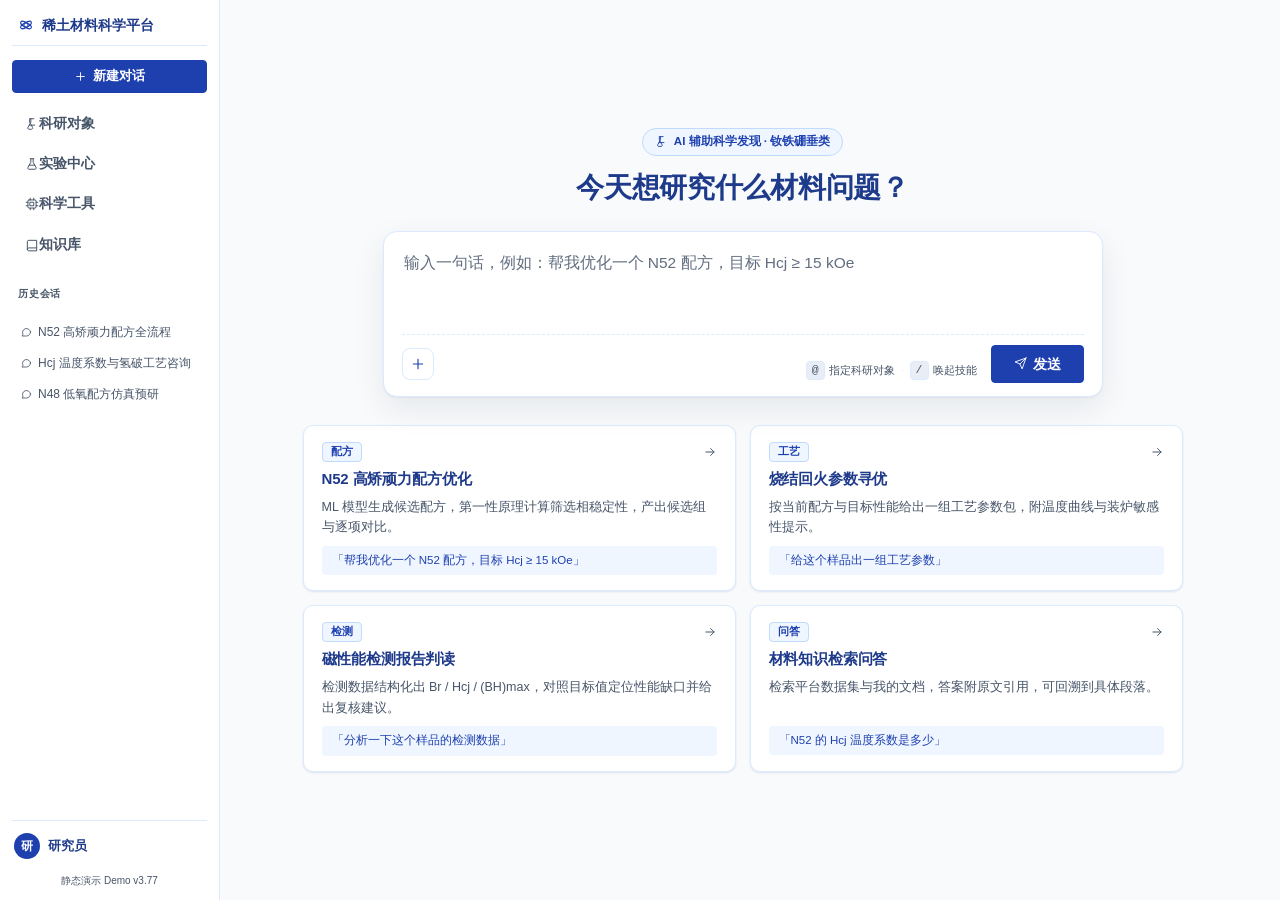
==== commit c5256601: "update demo to v3.77" ====
--- a/batch.html
+++ b/batch.html
@@ -4,8 +4,8 @@
   <meta charset="utf-8">
   <meta name="viewport" content="width=1280">
   <meta name="color-scheme" content="light">
-  <title>已升级为对话主页（兼容跳转） · 稀土材料科学平台（静态演示 Demo v3.60）</title>
-  <link rel="stylesheet" href="assets/style.css?v=3.60">
+  <title>已升级为对话主页（兼容跳转） · 稀土材料科学平台（静态演示 Demo v3.77）</title>
+  <link rel="stylesheet" href="assets/style.css?v=3.77">
 </head>
 <body>
   <!-- v3.0（D-38）：v1.x–v2.0 的独立功能页（任务台 / 批次 360 / 建议单 / 治理 / 假设验证）
--- a/assets/style.css
+++ b/assets/style.css
@@ -1030,6 +1030,9 @@
   overflow-x: auto; scrollbar-width: none;
 }
 .wp-tabs::-webkit-scrollbar { display: none; }
+/* v3.68（黄总 2026-11-18）：检索结果 tab 与右侧产物 tab 的分组竖线——
+ * 检索是会话级、产物 tab 才入文件树，视觉上分成两组 */
+.wp-sep { flex: none; width: 1px; background: var(--border); margin: 8px 5px; }
 .wp-tab {
   flex: none; display: inline-flex; align-items: center; justify-content: center; gap: 5px;
   min-width: 72px; padding: 10px 16px; font-size: 12px; font-weight: 600; color: var(--muted-fg);
@@ -1045,6 +1048,41 @@
 }
 .wp-tab.active .wp-n { background: var(--info-bg); color: var(--primary); }
 .wp-body { flex: 1; min-height: 0; overflow-y: auto; padding: 12px 14px; }
+/* v3.73（黄总 2026-11-18）：控件改圆形胶囊（更有控件感）、撤 icon；下拉菜单与胶囊齐宽。
+ * 控件与右侧配方 tab 之间无分隔线，配方 tab 激活时胶囊同步主色——营造一体感。 */
+.wp-fs { display: inline-flex; align-items: center; position: relative; align-self: center; padding: 0 2px 0 6px; }
+.wp-fs-btn {
+  display: inline-flex; align-items: center; gap: 5px;
+  padding: 5px 13px; font-family: var(--sans); font-size: 12px; font-weight: 700;
+  color: var(--foreground); background: var(--card);
+  border: 1px solid var(--border); border-radius: 999px; cursor: pointer; white-space: nowrap;
+  transition: color .15s ease, border-color .15s ease, background .15s ease;
+}
+.wp-fs-btn:hover { color: var(--primary); border-color: var(--primary); }
+.wp-fs-label { max-width: 120px; overflow: hidden; text-overflow: ellipsis; }
+.wp-fs-caret { flex: none; font-size: 9px; color: var(--muted-fg); transition: transform .15s ease; }
+.wp-fs.open .wp-fs-caret { transform: rotate(180deg); }
+.wp-fs.open .wp-fs-btn, .wp-fs.is-formula .wp-fs-btn {
+  color: var(--primary); border-color: var(--primary); background: var(--info-bg);
+}
+/* 下拉菜单：fixed 浮层（JS 按胶囊位置定位且与胶囊齐宽），白卡 + 边框 + 阴影 */
+.wp-fs-menu {
+  position: fixed; z-index: 40; display: flex; flex-direction: column; gap: 2px;
+  background: var(--card); border: 1px solid var(--border); border-radius: 10px;
+  box-shadow: 0 8px 24px rgba(15, 23, 42, .12); padding: 5px;
+}
+.wp-fs-item {
+  display: flex; align-items: center; justify-content: space-between; gap: 5px;
+  width: 100%; padding: 6px 8px; border: none; background: none; border-radius: 7px;
+  font-family: var(--sans); font-size: 11px; font-weight: 600; color: var(--foreground);
+  cursor: pointer; text-align: left;
+}
+.wp-fs-item:hover { background: var(--muted); }
+.wp-fs-item.on { color: var(--primary); background: var(--info-bg); }
+.wp-fs-it { overflow: hidden; text-overflow: ellipsis; white-space: nowrap; }
+.wp-fs-n { flex: none; font-size: 9px; font-weight: 700; color: var(--muted-fg); }
+@keyframes simFlashKf { from { box-shadow: 0 0 0 2px var(--primary); } to { box-shadow: 0 0 0 2px transparent; } }
+.wp-sim.sim-flash { animation: simFlashKf 1.5s ease; }
 /* v3.59（黄总 2026-11-18 早）：.savebar/.sb-* 提示条样式已随功能一并删除——
  * 存样品引导由确定性确认卡（.ccard，grid-area: save）独占承载 */
 /* v3.48 确定性确认卡（黄总 2026-11-17 晚）：宽度复刻输入盒（同列 chat-col 约束），
@@ -1055,14 +1093,13 @@
 /* v3.52（黄总 2026-11-18）：卡片视觉宽度复刻输入框——外层透明不占满列宽，
    白卡片样式（边框 + 圆角 + 阴影）在内层，max-width 与 chat-col 内容宽一致（812px） */
 .ccard-in {
-  max-width: 812px; margin: 0 auto;
+  max-width: 812px; margin: 0 auto; position: relative;
   background: var(--card); border: 1px solid var(--border); border-radius: 12px;
   box-shadow: var(--shadow); padding: 10px 14px 10px;
 }
-.cc-head { display: flex; align-items: center; gap: 8px; margin-bottom: 8px; }
-.cc-head svg { color: var(--primary); flex: none; }
-.cc-title { font-size: 11.5px; font-weight: 700; color: var(--muted-fg); }
-.cc-pager { margin-left: auto; display: inline-flex; align-items: center; gap: 6px; }
+/* v3.69：卡头行取消——标题下置底行（复用 .cc-ask 弱样式）；
+ * v3.72：翻页器浮于卡片右上角，摘要区右留 84px 防重叠 */
+.cc-pager { position: absolute; top: 10px; right: 14px; display: inline-flex; align-items: center; gap: 6px; }
 .cc-nav {
   width: 22px; height: 22px; display: inline-flex; align-items: center; justify-content: center;
   font-size: 14px; line-height: 1; color: var(--muted-fg);
@@ -1071,10 +1108,12 @@
 }
 .cc-nav:hover { color: var(--primary); border-color: var(--primary); }
 .cc-n { font-size: 10.5px; font-weight: 700; color: var(--muted-fg); min-width: 26px; text-align: center; }
-.cc-body { display: flex; flex-wrap: wrap; align-items: center; gap: 6px 10px; }
+.cc-body { display: flex; flex-wrap: wrap; align-items: center; gap: 6px 10px; padding-right: 84px; }
 .cc-id { font-size: 13px; font-weight: 700; color: var(--foreground); }
+/* v3.75：确认卡评分跟在名称后（替代摘要行首与标签） */
+.cc-score { font-size: 11px; color: var(--muted-fg); }
+.cc-score b { color: var(--primary); font-size: 12.5px; }
 .cc-meta { flex-basis: 100%; font-size: 11px; color: var(--muted-fg); margin-top: 2px; }
-.cc-note { flex-basis: 100%; font-size: 11.5px; color: var(--foreground); line-height: 1.6; }
 .cc-foot { display: flex; align-items: center; gap: 10px; margin-top: 10px; padding-top: 10px; border-top: 1px dashed var(--border); }
 .cc-ask { font-size: 11.5px; color: var(--muted-fg); }
 .cc-ops { margin-left: auto; display: inline-flex; align-items: center; gap: 8px; }
@@ -1231,9 +1270,11 @@
 .sub-flag.sf-orchestrate { color: #7C3AED; background: #F5F0FF; border-color: #E4D9FB; }
 
 /* ---------- 回答气泡（流式文本） ---------- */
+/* v3.63（黄总 2026-11-18）：AI 常规回答去气泡化——不再套卡片壳，直接平铺纯文本；
+   用户消息仍在气泡内、plan 过程卡不动。内嵌可视化（cmp-block / grain-bar）自带边框背景，
+   去掉外层气泡后仍保有自身边界。 */
 .ans-bubble {
-  background: var(--card); border: 1px solid var(--border); border-radius: var(--radius);
-  box-shadow: var(--shadow); padding: 12px 16px;
+  background: none; border: none; border-radius: 0; box-shadow: none; padding: 2px 0;
 }
 .ans-text { font-size: 13.5px; line-height: 1.75; color: var(--foreground); }
 .ans-text b { color: var(--primary); }
@@ -1266,6 +1307,17 @@
   background: #FCFDFF; padding: 10px 11px; margin-bottom: 9px;
 }
 .cand-item.is-pick { border-color: var(--pass-bd); background: var(--pass-bg); }
+/* v3.74（黄总 2026-11-18）：候选卡「选用」按钮——每张候选可显式选定（默认 AI 推荐项）；
+ * 选中卡主色描边，按钮变实底「已选用」并禁用（改选点其他卡按钮） */
+.cand-item.is-picked { border-color: var(--primary); box-shadow: 0 0 0 1px var(--primary) inset; }
+.cand-pick-btn {
+  flex: none; margin-left: 8px; padding: 3px 12px;
+  font-family: var(--sans); font-size: 11px; font-weight: 700; color: var(--primary);
+  background: var(--card); border: 1px solid var(--primary); border-radius: 999px; cursor: pointer;
+  transition: color .15s ease, background .15s ease;
+}
+.cand-pick-btn:hover { background: var(--info-bg); }
+.cand-pick-btn.on { color: #fff; background: var(--primary); border-color: var(--primary); cursor: default; }
 .cand-top { display: flex; align-items: center; gap: 6px; margin-bottom: 8px; }
 .cand-id { font-size: 13px; font-weight: 700; color: var(--foreground); }
 .cand-score { margin-left: auto; font-size: 10.5px; color: var(--muted-fg); }
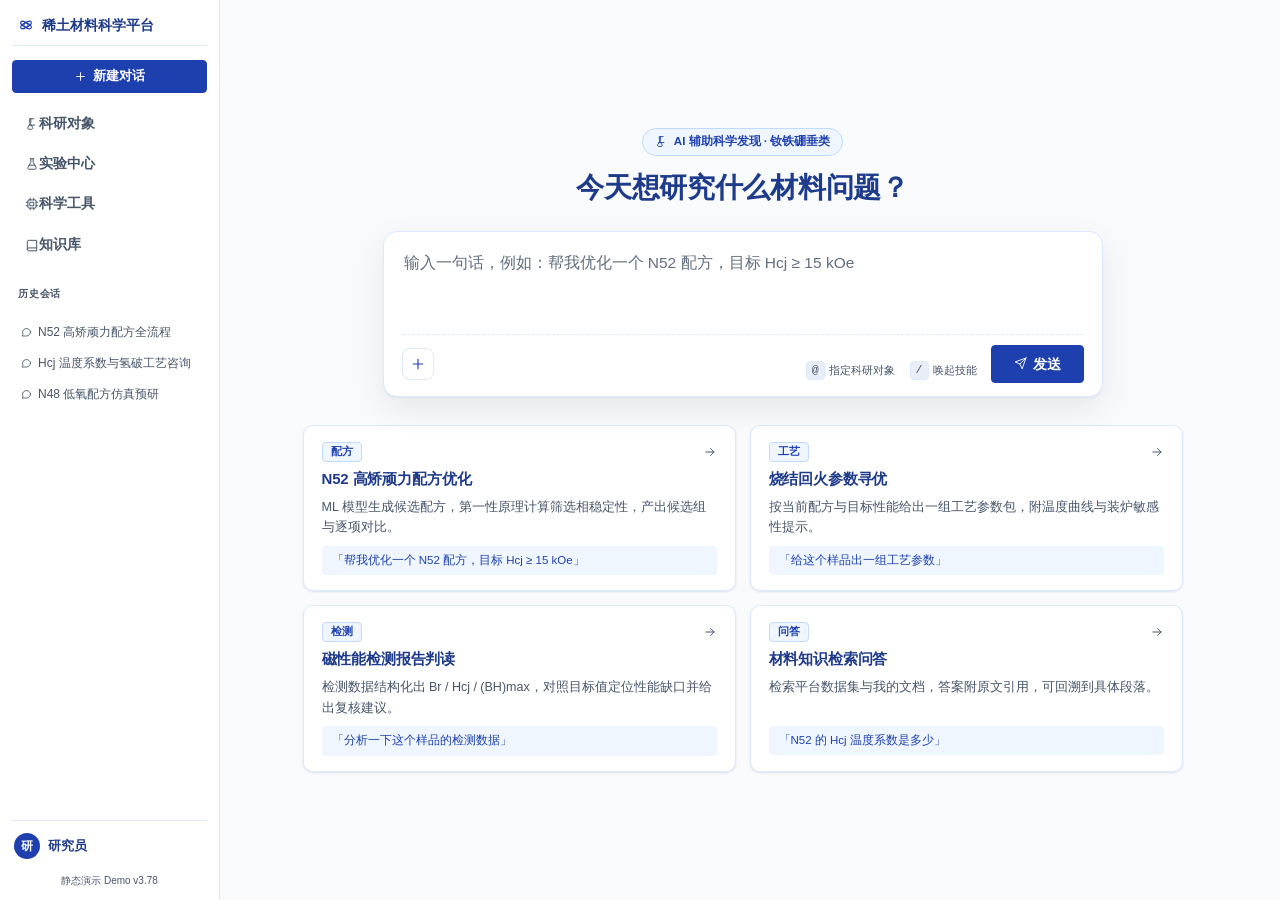
==== commit 9ff9adf7: "update demo to v3.78" ====
--- a/batch.html
+++ b/batch.html
@@ -4,8 +4,8 @@
   <meta charset="utf-8">
   <meta name="viewport" content="width=1280">
   <meta name="color-scheme" content="light">
-  <title>已升级为对话主页（兼容跳转） · 稀土材料科学平台（静态演示 Demo v3.77）</title>
-  <link rel="stylesheet" href="assets/style.css?v=3.77">
+  <title>已升级为对话主页（兼容跳转） · 稀土材料科学平台（静态演示 Demo v3.78）</title>
+  <link rel="stylesheet" href="assets/style.css?v=3.78">
 </head>
 <body>
   <!-- v3.0（D-38）：v1.x–v2.0 的独立功能页（任务台 / 批次 360 / 建议单 / 治理 / 假设验证）
--- a/assets/style.css
+++ b/assets/style.css
@@ -589,8 +589,10 @@
   padding: 26px 24px 18px; gap: 14px;
 }
 /* v3.60（黄总 2026-11-18）：输入条去底色/模糊/顶部分隔线——透明，直接露出页面底色 */
-.composer { flex: none; }
-.composer .chat-col { padding: 12px 24px 14px; }
+/* v3.78（黄总 2026-11-18）：输入框卡片对齐对话流内容宽——左右 padding 从 chat-col 挪到
+   .composer 容器层（与 .chat-flow 的 24px 一致），宽屏下 cmdbox 不再比对话流内容窄 48px */
+.composer { flex: none; padding: 0 24px; }
+.composer .chat-col { padding: 12px 0 14px; }
 
 /* ---------- 输入盒（v3.5）：多行输入区 + 盒内工具行（样品 / 技能选择器居左，发送居右） ---------- */
 .cmdbox {
@@ -689,7 +691,7 @@
 /* v3.52：工具行挂载 chips 已撤下（块即上下文，挂在输入框里）；.at-chips/.at-chip 样式移除 */
 
 /* 空态输入盒（is-hero）：放大为视觉主角；会话态（is-dock）维持吸底样式 */
-.composer.is-hero { border-top: 0; background: none; backdrop-filter: none; -webkit-backdrop-filter: none; width: 100%; margin-top: 26px; }
+.composer.is-hero { border-top: 0; background: none; backdrop-filter: none; -webkit-backdrop-filter: none; width: 100%; margin-top: 26px; padding: 0; }
 .composer.is-hero .chat-col { padding: 0; max-width: 720px; }
 .composer.is-hero .cmdbox {
   padding: 16px 18px 13px; border-radius: 14px;
@@ -1091,9 +1093,10 @@
   grid-area: save; padding: 0 24px 10px;
 }
 /* v3.52（黄总 2026-11-18）：卡片视觉宽度复刻输入框——外层透明不占满列宽，
-   白卡片样式（边框 + 圆角 + 阴影）在内层，max-width 与 chat-col 内容宽一致（812px） */
+   白卡片样式（边框 + 圆角 + 阴影）在内层，max-width 与 chat-col 内容宽一致；
+   v3.78 起对话流/输入框统一 860，确认卡同步 860 */
 .ccard-in {
-  max-width: 812px; margin: 0 auto; position: relative;
+  max-width: 860px; margin: 0 auto; position: relative;
   background: var(--card); border: 1px solid var(--border); border-radius: 12px;
   box-shadow: var(--shadow); padding: 10px 14px 10px;
 }
